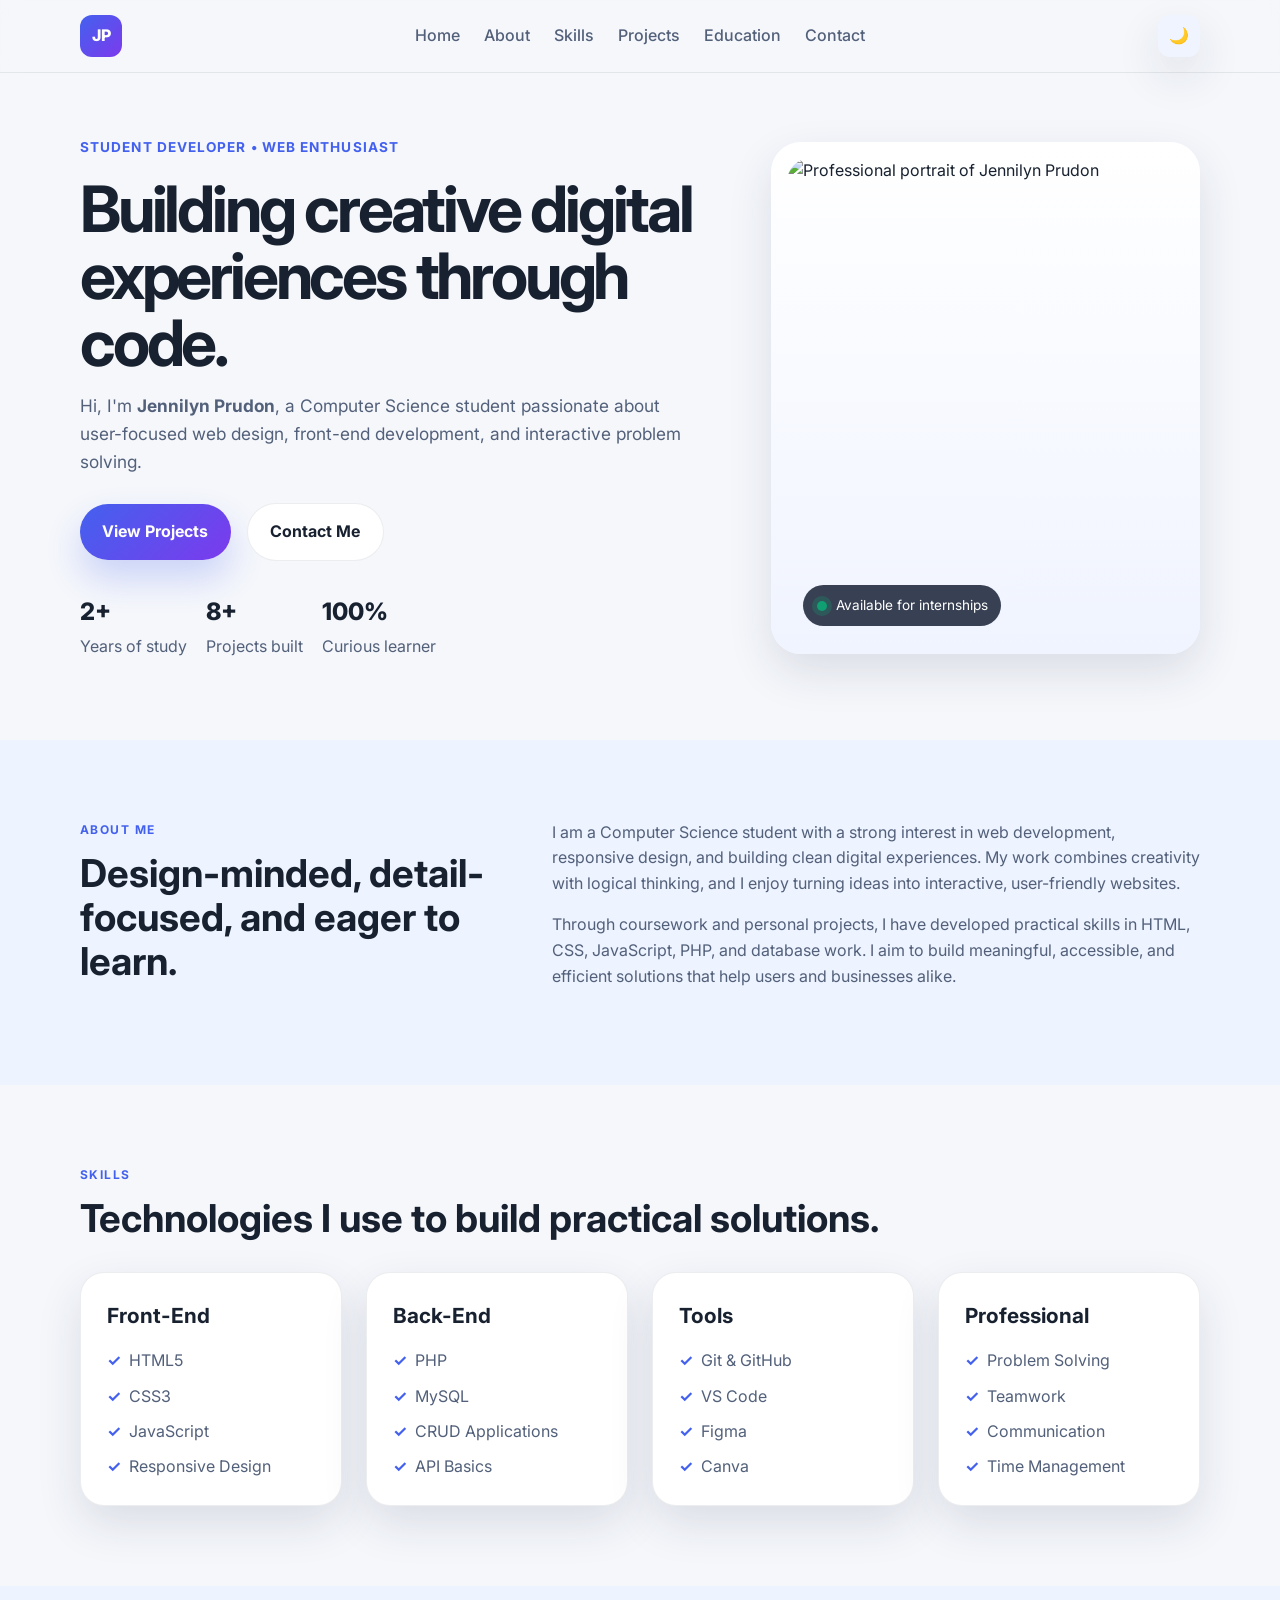
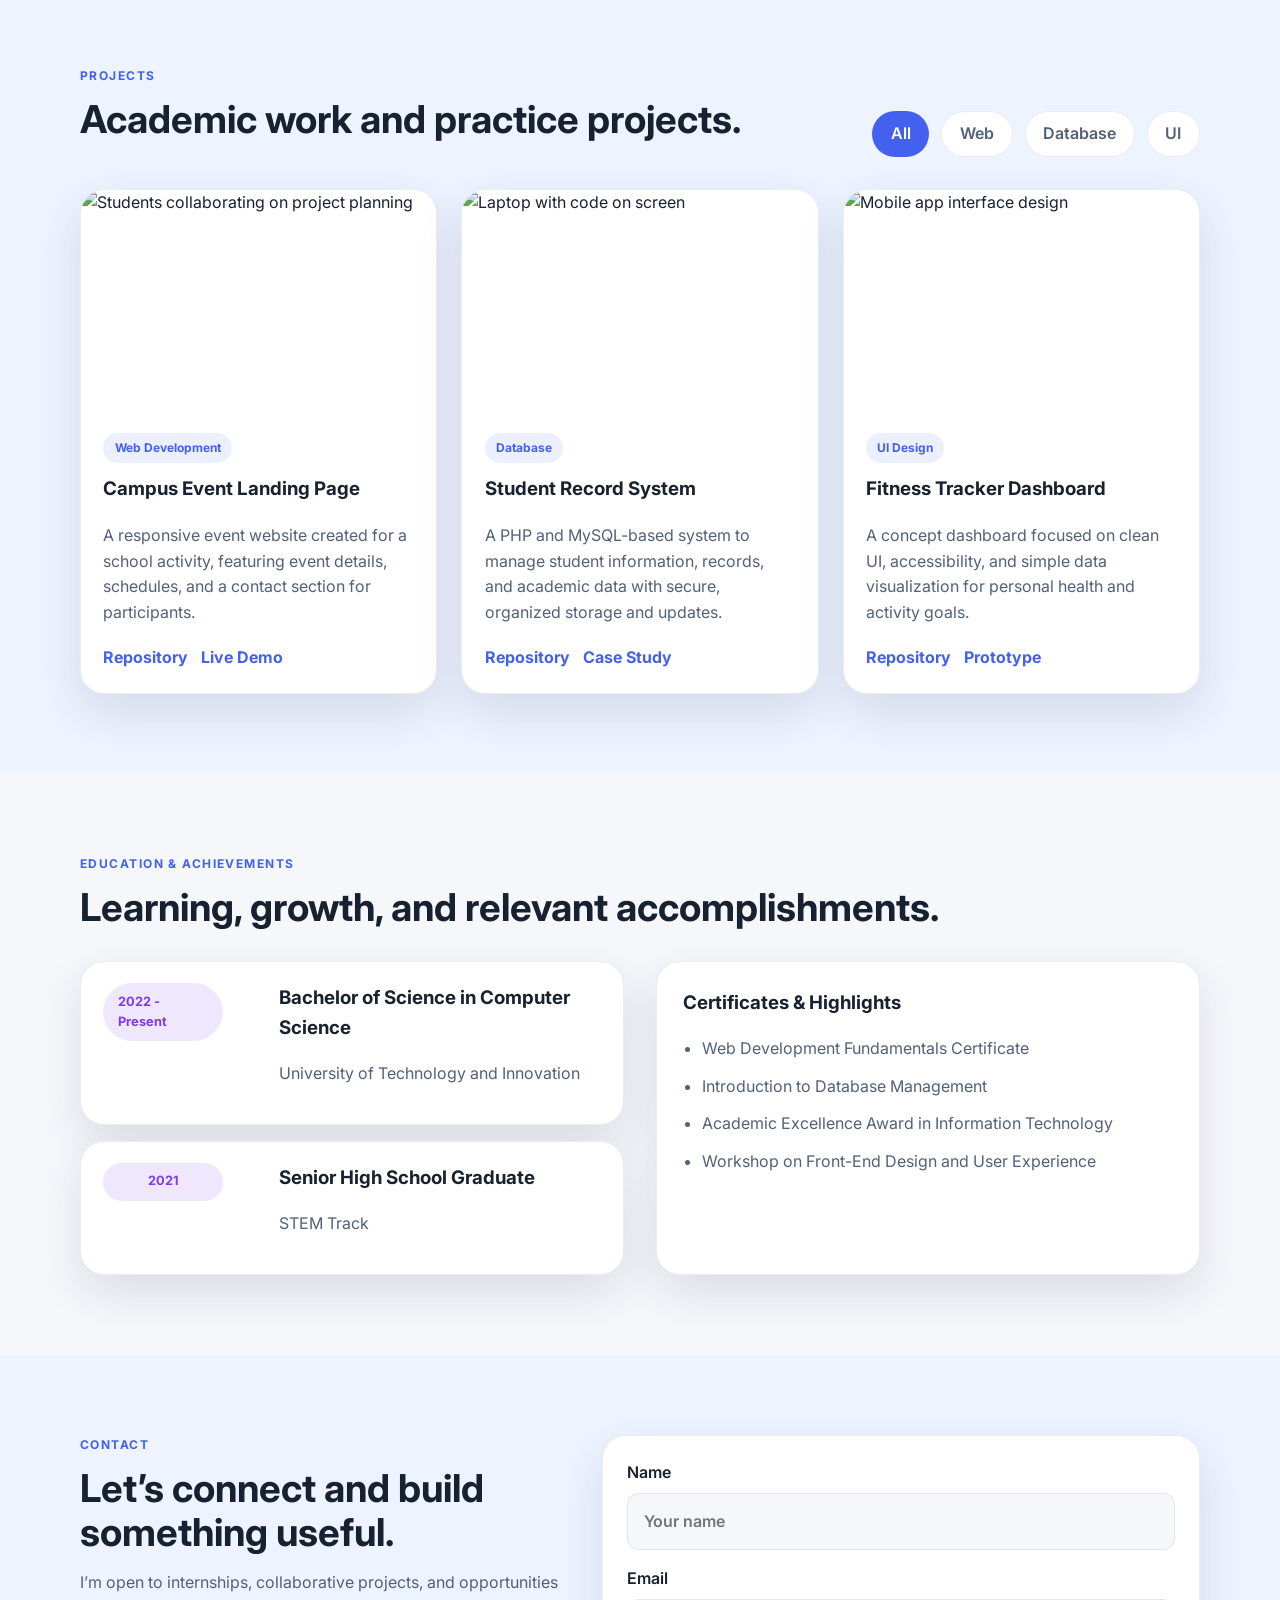
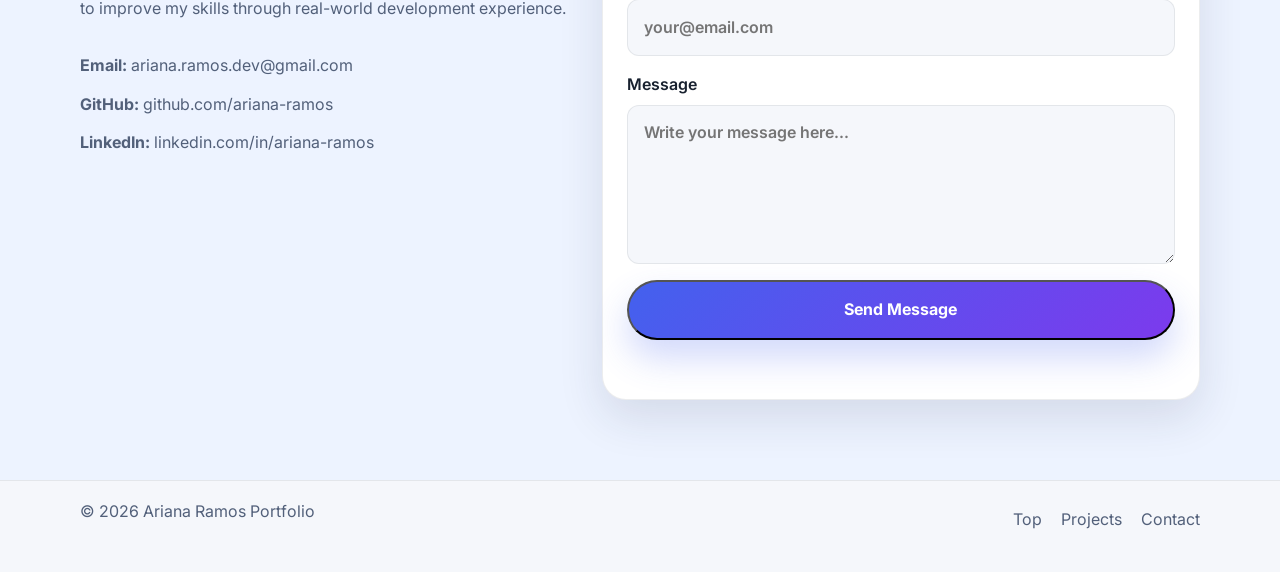
==== index.html @ 930ec568 "Initial portfolio website" ====
<!DOCTYPE html>
<html lang="en">
  <head>
    <meta charset="UTF-8" />
    <meta name="viewport" content="width=device-width, initial-scale=1.0" />
    <meta
      name="description"
      content="Professional portfolio for a student developer highlighting skills, projects, education, and contact details."
    />
    <title>Jennilyn Prudon | Portfolio</title>
    <link rel="preconnect" href="https://fonts.googleapis.com" />
    <link rel="preconnect" href="https://fonts.gstatic.com" crossorigin />
    <link
      href="https://fonts.googleapis.com/css2?family=Inter:wght@400;500;600;700;800&display=swap"
      rel="stylesheet"
    />
    <link rel="stylesheet" href="styles.css" />
  </head>
  <body>
    <header class="site-header">
      <div class="container nav-wrap">
        <a href="#home" class="logo" aria-label="Jennilyn Prudon home">JP</a>
        <button class="menu-toggle" aria-label="Toggle navigation" aria-expanded="false">
          <span></span>
          <span></span>
          <span></span>
        </button>
        <nav class="main-nav" aria-label="Main navigation">
          <a href="#home">Home</a>
          <a href="#about">About</a>
          <a href="#skills">Skills</a>
          <a href="#projects">Projects</a>
          <a href="#education">Education</a>
          <a href="#contact">Contact</a>
        </nav>
        <button class="theme-toggle" aria-label="Toggle dark mode">🌙</button>
      </div>
    </header>

    <main>
      <section id="home" class="hero section">
        <div class="container hero-grid">
          <div class="hero-copy">
            <p class="eyebrow">Student Developer • Web Enthusiast</p>
            <h1>Building creative digital experiences through code.</h1>
            <p class="lead">
              Hi, I'm <strong>Jennilyn Prudon</strong>, a Computer Science student passionate about
              user-focused web design, front-end development, and interactive problem solving.
            </p>
            <div class="actions">
              <a class="button primary" href="#projects">View Projects</a>
              <a class="button secondary" href="#contact">Contact Me</a>
            </div>
            <ul class="quick-facts" aria-label="Quick facts about Jennilyn">
              <li><span>2+</span>Years of study</li>
              <li><span>8+</span>Projects built</li>
              <li><span>100%</span>Curious learner</li>
            </ul>
          </div>

          <div class="hero-visual">
            <div class="profile-card">
              <img
                src="https://images.unsplash.com/photo-1544005313-94ddf0286df2?auto=format&fit=crop&w=900&q=80"
                alt="Professional portrait of Jennilyn Prudon"
              />
              <div class="mini-badge">
                <span class="dot"></span>
                Available for internships
              </div>
            </div>
          </div>
        </div>
      </section>

      <section id="about" class="section alt-bg">
        <div class="container two-column">
          <div>
            <p class="section-tag">About Me</p>
            <h2>Design-minded, detail-focused, and eager to learn.</h2>
          </div>
          <div>
            <p>
              I am a Computer Science student with a strong interest in web development,
              responsive design, and building clean digital experiences. My work combines
              creativity with logical thinking, and I enjoy turning ideas into interactive,
              user-friendly websites.
            </p>
            <p>
              Through coursework and personal projects, I have developed practical skills in
              HTML, CSS, JavaScript, PHP, and database work. I aim to build meaningful,
              accessible, and efficient solutions that help users and businesses alike.
            </p>
          </div>
        </div>
      </section>

      <section id="skills" class="section">
        <div class="container">
          <div class="section-heading">
            <p class="section-tag">Skills</p>
            <h2>Technologies I use to build practical solutions.</h2>
          </div>

          <div class="skills-grid">
            <article class="skill-card">
              <h3>Front-End</h3>
              <ul>
                <li>HTML5</li>
                <li>CSS3</li>
                <li>JavaScript</li>
                <li>Responsive Design</li>
              </ul>
            </article>
            <article class="skill-card">
              <h3>Back-End</h3>
              <ul>
                <li>PHP</li>
                <li>MySQL</li>
                <li>CRUD Applications</li>
                <li>API Basics</li>
              </ul>
            </article>
            <article class="skill-card">
              <h3>Tools</h3>
              <ul>
                <li>Git & GitHub</li>
                <li>VS Code</li>
                <li>Figma</li>
                <li>Canva</li>
              </ul>
            </article>
            <article class="skill-card">
              <h3>Professional</h3>
              <ul>
                <li>Problem Solving</li>
                <li>Teamwork</li>
                <li>Communication</li>
                <li>Time Management</li>
              </ul>
            </article>
          </div>
        </div>
      </section>

      <section id="projects" class="section alt-bg">
        <div class="container">
          <div class="section-heading split-header">
            <div>
              <p class="section-tag">Projects</p>
              <h2>Academic work and practice projects.</h2>
            </div>
            <div class="filter-group" aria-label="Project category filter">
              <button class="filter-btn active" data-filter="all">All</button>
              <button class="filter-btn" data-filter="web">Web</button>
              <button class="filter-btn" data-filter="database">Database</button>
              <button class="filter-btn" data-filter="ui">UI</button>
            </div>
          </div>

          <div class="projects-grid">
            <article class="project-card" data-category="web">
              <img
                src="https://images.unsplash.com/photo-1522202176988-66273c2fd55f?auto=format&fit=crop&w=900&q=80"
                alt="Students collaborating on project planning"
              />
              <div class="project-body">
                <span class="project-tag">Web Development</span>
                <h3>Campus Event Landing Page</h3>
                <p>
                  A responsive event website created for a school activity, featuring event
                  details, schedules, and a contact section for participants.
                </p>
                <div class="project-links">
                  <a href="https://github.com" target="_blank" rel="noreferrer">Repository</a>
                  <a href="https://example.com" target="_blank" rel="noreferrer">Live Demo</a>
                </div>
              </div>
            </article>

            <article class="project-card" data-category="database">
              <img
                src="https://images.unsplash.com/photo-1555066931-4365d14bab8c?auto=format&fit=crop&w=900&q=80"
                alt="Laptop with code on screen"
              />
              <div class="project-body">
                <span class="project-tag">Database</span>
                <h3>Student Record System</h3>
                <p>
                  A PHP and MySQL-based system to manage student information, records, and
                  academic data with secure, organized storage and updates.
                </p>
                <div class="project-links">
                  <a href="https://github.com" target="_blank" rel="noreferrer">Repository</a>
                  <a href="https://example.com" target="_blank" rel="noreferrer">Case Study</a>
                </div>
              </div>
            </article>

            <article class="project-card" data-category="ui">
              <img
                src="https://images.unsplash.com/photo-1516321318423-f06f85e504b3?auto=format&fit=crop&w=900&q=80"
                alt="Mobile app interface design"
              />
              <div class="project-body">
                <span class="project-tag">UI Design</span>
                <h3>Fitness Tracker Dashboard</h3>
                <p>
                  A concept dashboard focused on clean UI, accessibility, and simple data
                  visualization for personal health and activity goals.
                </p>
                <div class="project-links">
                  <a href="https://github.com" target="_blank" rel="noreferrer">Repository</a>
                  <a href="https://example.com" target="_blank" rel="noreferrer">Prototype</a>
                </div>
              </div>
            </article>
          </div>
        </div>
      </section>

      <section id="education" class="section">
        <div class="container">
          <div class="section-heading">
            <p class="section-tag">Education & Achievements</p>
            <h2>Learning, growth, and relevant accomplishments.</h2>
          </div>

          <div class="edu-layout">
            <div class="timeline">
              <div class="timeline-item">
                <span class="year">2022 - Present</span>
                <div>
                  <h3>Bachelor of Science in Computer Science</h3>
                  <p>University of Technology and Innovation</p>
                </div>
              </div>
              <div class="timeline-item">
                <span class="year">2021</span>
                <div>
                  <h3>Senior High School Graduate</h3>
                  <p>STEM Track</p>
                </div>
              </div>
            </div>

            <div class="achievements">
              <h3>Certificates & Highlights</h3>
              <ul>
                <li>Web Development Fundamentals Certificate</li>
                <li>Introduction to Database Management</li>
                <li>Academic Excellence Award in Information Technology</li>
                <li>Workshop on Front-End Design and User Experience</li>
              </ul>
            </div>
          </div>
        </div>
      </section>

      <section id="contact" class="section contact-section alt-bg">
        <div class="container contact-grid">
          <div>
            <p class="section-tag">Contact</p>
            <h2>Let’s connect and build something useful.</h2>
            <p>
              I’m open to internships, collaborative projects, and opportunities to improve my
              skills through real-world development experience.
            </p>
            <ul class="contact-list">
              <li><strong>Email:</strong> ariana.ramos.dev@gmail.com</li>
              <li><strong>GitHub:</strong> github.com/ariana-ramos</li>
              <li><strong>LinkedIn:</strong> linkedin.com/in/ariana-ramos</li>
            </ul>
          </div>

          <form class="contact-form" id="contactForm" novalidate>
            <label>
              Name
              <input type="text" name="name" placeholder="Your name" required />
            </label>
            <label>
              Email
              <input type="email" name="email" placeholder="your@email.com" required />
            </label>
            <label>
              Message
              <textarea name="message" rows="5" placeholder="Write your message here..." required></textarea>
            </label>
            <button type="submit" class="button primary">Send Message</button>
            <p class="form-status" aria-live="polite"></p>
          </form>
        </div>
      </section>
    </main>

    <footer class="site-footer">
      <div class="container footer-wrap">
        <p>© 2026 Ariana Ramos Portfolio</p>
        <div class="footer-links">
          <a href="#home">Top</a>
          <a href="#projects">Projects</a>
          <a href="#contact">Contact</a>
        </div>
      </div>
    </footer>

    <script src="script.js"></script>
  </body>
</html>
---- styles.css ----
:root {
  --bg: #f5f7fb;
  --bg-alt: #edf3ff;
  --surface: #ffffff;
  --surface-soft: #f0f4ff;
  --text: #18212f;
  --muted: #52607a;
  --primary: #4361ee;
  --primary-dark: #2e46c9;
  --accent: #7c3aed;
  --border: rgba(24, 33, 47, 0.08);
  --shadow: 0 18px 45px rgba(32, 43, 71, 0.12);
  --success: #0f9f72;
}

body.dark-theme {
  --bg: #0c1220;
  --bg-alt: #131d2d;
  --surface: #101a2e;
  --surface-soft: #172337;
  --text: #edf3ff;
  --muted: #b4bfd5;
  --primary: #7ea2ff;
  --primary-dark: #5f82ec;
  --accent: #a876ff;
  --border: rgba(255, 255, 255, 0.08);
  --shadow: 0 18px 45px rgba(4, 8, 18, 0.5);
  --success: #3dd4a6;
}

* {
  box-sizing: border-box;
}

html {
  scroll-behavior: smooth;
}

body {
  margin: 0;
  font-family: "Inter", sans-serif;
  background: var(--bg);
  color: var(--text);
  line-height: 1.6;
  transition: background 0.25s ease, color 0.25s ease;
}

a {
  color: inherit;
  text-decoration: none;
}

img {
  max-width: 100%;
  display: block;
}

button,
input,
textarea {
  font: inherit;
}

.container {
  width: min(1120px, calc(100% - 2rem));
  margin: 0 auto;
}

.section {
  padding: 5rem 0;
}

.alt-bg {
  background: var(--bg-alt);
}

.section-tag {
  margin: 0 0 0.75rem;
  color: var(--primary);
  letter-spacing: 0.12em;
  text-transform: uppercase;
  font-size: 0.75rem;
  font-weight: 700;
}

h1,
h2,
h3,
p {
  margin-top: 0;
}

h1 {
  font-size: clamp(2.7rem, 5vw, 4.5rem);
  line-height: 1.05;
  letter-spacing: -0.05em;
  margin-bottom: 1rem;
}

h2 {
  font-size: clamp(2rem, 3vw, 3rem);
  line-height: 1.15;
  margin-bottom: 1rem;
}

p {
  color: var(--muted);
}

.site-header {
  position: sticky;
  top: 0;
  z-index: 100;
  backdrop-filter: blur(10px);
  background: rgba(245, 247, 251, 0.8);
  border-bottom: 1px solid var(--border);
}

body.dark-theme .site-header {
  background: rgba(12, 18, 32, 0.82);
}

.nav-wrap {
  display: flex;
  align-items: center;
  justify-content: space-between;
  gap: 1rem;
  min-height: 72px;
}

.logo {
  display: inline-flex;
  align-items: center;
  justify-content: center;
  width: 42px;
  height: 42px;
  border-radius: 12px;
  background: linear-gradient(135deg, var(--primary), var(--accent));
  color: white;
  font-weight: 800;
}

.main-nav {
  display: flex;
  align-items: center;
  gap: 1.5rem;
  font-weight: 500;
}

.main-nav a {
  position: relative;
  color: var(--muted);
}

.main-nav a::after {
  content: "";
  position: absolute;
  left: 0;
  bottom: -0.4rem;
  width: 100%;
  height: 2px;
  background: var(--primary);
  transform: scaleX(0);
  transform-origin: left;
  transition: transform 0.2s ease;
}

.main-nav a:hover::after,
.main-nav a:focus-visible::after {
  transform: scaleX(1);
}

.theme-toggle,
.menu-toggle,
.filter-btn {
  border: 0;
  cursor: pointer;
}

.theme-toggle {
  width: 42px;
  height: 42px;
  border-radius: 12px;
  background: var(--surface-soft);
  color: var(--text);
  box-shadow: var(--shadow);
}

.hero {
  padding-top: 4rem;
}

.hero-grid {
  display: grid;
  grid-template-columns: 1.2fr 0.8fr;
  gap: 3rem;
  align-items: center;
}

.eyebrow {
  margin-bottom: 1rem;
  color: var(--primary);
  font-weight: 700;
  text-transform: uppercase;
  letter-spacing: 0.08em;
  font-size: 0.85rem;
}

.lead {
  font-size: 1.08rem;
  max-width: 620px;
}

.actions {
  display: flex;
  align-items: center;
  gap: 1rem;
  flex-wrap: wrap;
  margin: 1.75rem 0;
}

.button {
  display: inline-flex;
  align-items: center;
  justify-content: center;
  padding: 0.95rem 1.4rem;
  border-radius: 999px;
  font-weight: 700;
  transition: transform 0.2s ease, box-shadow 0.2s ease;
}

.button:hover,
.button:focus-visible {
  transform: translateY(-1px);
}

.button.primary {
  background: linear-gradient(135deg, var(--primary), var(--accent));
  color: white;
  box-shadow: 0 18px 35px rgba(67, 97, 238, 0.24);
}

.button.secondary {
  background: var(--surface);
  border: 1px solid var(--border);
  color: var(--text);
}

.quick-facts {
  list-style: none;
  padding: 0;
  margin: 2rem 0 0;
  display: flex;
  flex-wrap: wrap;
  gap: 1.2rem;
}

.quick-facts li {
  display: flex;
  flex-direction: column;
  gap: 0.15rem;
  color: var(--muted);
  min-width: 92px;
}

.quick-facts span {
  color: var(--text);
  font-weight: 800;
  font-size: 1.5rem;
}

.hero-visual {
  display: flex;
  justify-content: center;
}

.profile-card {
  position: relative;
  background: linear-gradient(180deg, var(--surface) 0%, var(--surface-soft) 100%);
  border-radius: 30px;
  padding: 1rem;
  box-shadow: var(--shadow);
  width: min(100%, 430px);
}

.profile-card img {
  width: 100%;
  height: 480px;
  object-fit: cover;
  border-radius: 24px;
}

.mini-badge {
  position: absolute;
  left: 2rem;
  bottom: 1.75rem;
  display: inline-flex;
  align-items: center;
  gap: 0.55rem;
  background: rgba(16, 26, 46, 0.82);
  color: white;
  border-radius: 999px;
  padding: 0.6rem 0.85rem;
  font-size: 0.85rem;
}

.dot {
  width: 10px;
  height: 10px;
  border-radius: 50%;
  background: var(--success);
  box-shadow: 0 0 0 5px rgba(16, 159, 114, 0.25);
}

.two-column {
  display: grid;
  grid-template-columns: 0.8fr 1.2fr;
  gap: 2.5rem;
  align-items: start;
}

.skills-grid,
.projects-grid {
  display: grid;
  gap: 1.5rem;
}

.skills-grid {
  grid-template-columns: repeat(4, minmax(0, 1fr));
  margin-top: 2rem;
}

.skill-card,
.project-card,
.contact-form,
.achievements,
.timeline-item {
  background: var(--surface);
  border: 1px solid var(--border);
  border-radius: 24px;
  box-shadow: var(--shadow);
}

.skill-card {
  padding: 1.6rem;
}

.skill-card h3 {
  margin-bottom: 1rem;
  font-size: 1.3rem;
}

.skill-card ul {
  list-style: none;
  margin: 0;
  padding: 0;
  display: flex;
  flex-direction: column;
  gap: 0.6rem;
  color: var(--muted);
}

.skill-card li::before {
  content: "✓";
  color: var(--primary);
  margin-right: 0.55rem;
  font-weight: 700;
}

.section-heading {
  margin-bottom: 2rem;
}

.split-header {
  display: flex;
  justify-content: space-between;
  align-items: end;
  gap: 1rem;
}

.filter-group {
  display: flex;
  flex-wrap: wrap;
  gap: 0.75rem;
}

.filter-btn {
  background: var(--surface);
  color: var(--muted);
  border: 1px solid var(--border);
  border-radius: 999px;
  padding: 0.6rem 1.1rem;
  font-weight: 600;
}

.filter-btn.active {
  background: var(--primary);
  color: white;
  border-color: transparent;
}

.projects-grid {
  grid-template-columns: repeat(3, minmax(0, 1fr));
}

.project-card {
  overflow: hidden;
  transition: transform 0.2s ease, box-shadow 0.2s ease;
}

.project-card:hover {
  transform: translateY(-4px);
}

.project-card.hidden {
  display: none;
}

.project-card img {
  width: 100%;
  height: 220px;
  object-fit: cover;
}

.project-body {
  padding: 1.4rem;
}

.project-tag {
  display: inline-block;
  margin-bottom: 0.7rem;
  padding: 0.35rem 0.7rem;
  border-radius: 999px;
  background: rgba(67, 97, 238, 0.1);
  color: var(--primary);
  font-size: 0.75rem;
  font-weight: 700;
}

.project-links {
  display: flex;
  gap: 0.8rem;
  flex-wrap: wrap;
  margin-top: 1.2rem;
}

.project-links a {
  color: var(--primary);
  font-weight: 700;
}

.edu-layout {
  display: grid;
  grid-template-columns: 1fr 1fr;
  gap: 2rem;
}

.timeline {
  display: grid;
  gap: 1rem;
}

.timeline-item {
  display: grid;
  grid-template-columns: 160px 1fr;
  gap: 1rem;
  padding: 1.3rem 1.4rem;
}

.year {
  display: inline-flex;
  align-items: center;
  justify-content: center;
  width: 120px;
  height: fit-content;
  padding: 0.55rem 0.9rem;
  border-radius: 999px;
  background: rgba(124, 58, 237, 0.12);
  color: var(--accent);
  font-weight: 700;
  font-size: 0.8rem;
}

.achievements {
  padding: 1.6rem;
}

.achievements ul {
  margin: 1rem 0 0;
  padding-left: 1.2rem;
  color: var(--muted);
}

.achievements li + li {
  margin-top: 0.75rem;
}

.contact-grid {
  display: grid;
  grid-template-columns: 0.9fr 1.1fr;
  gap: 2rem;
  align-items: start;
}

.contact-list {
  list-style: none;
  padding: 0;
  margin: 2rem 0 0;
  display: grid;
  gap: 0.8rem;
  color: var(--muted);
}

.contact-form {
  padding: 1.5rem;
  display: grid;
  gap: 1rem;
}

.contact-form label {
  display: grid;
  gap: 0.5rem;
  font-weight: 600;
  color: var(--text);
}

.contact-form input,
.contact-form textarea {
  width: 100%;
  border: 1px solid var(--border);
  background: var(--bg);
  color: var(--text);
  border-radius: 12px;
  padding: 0.9rem 1rem;
}

.contact-form input:focus,
.contact-form textarea:focus {
  outline: 2px solid rgba(67, 97, 238, 0.2);
  border-color: var(--primary);
}

.form-status {
  margin: 0;
  min-height: 1.2rem;
  font-weight: 600;
}

.form-status.success {
  color: var(--success);
}

.form-status.error {
  color: #d93a3a;
}

.site-footer {
  padding: 1.1rem 0 2rem;
  border-top: 1px solid var(--border);
}

.footer-wrap {
  display: flex;
  justify-content: space-between;
  align-items: center;
  gap: 1rem;
  flex-wrap: wrap;
}

.footer-links {
  display: flex;
  gap: 1.2rem;
  color: var(--muted);
}

.menu-toggle {
  display: none;
  width: 48px;
  height: 48px;
  border-radius: 12px;
  background: var(--surface-soft);
  border: 1px solid var(--border);
}

.menu-toggle span {
  display: block;
  width: 22px;
  height: 2px;
  background: var(--text);
  margin: 5px auto;
  border-radius: 99px;
}

@media (max-width: 900px) {
  .hero-grid,
  .two-column,
  .skills-grid,
  .projects-grid,
  .edu-layout,
  .contact-grid {
    grid-template-columns: 1fr;
  }

  .skills-grid {
    grid-template-columns: repeat(2, minmax(0, 1fr));
  }

  .split-header {
    align-items: start;
    flex-direction: column;
  }
}

@media (max-width: 720px) {
  .main-nav {
    position: absolute;
    top: 74px;
    left: 1rem;
    right: 1rem;
    display: none;
    flex-direction: column;
    align-items: flex-start;
    padding: 1rem 1.1rem;
    background: var(--surface);
    border: 1px solid var(--border);
    border-radius: 18px;
    box-shadow: var(--shadow);
  }

  .main-nav.open {
    display: flex;
  }

  .menu-toggle {
    display: inline-block;
  }

  .theme-toggle {
    margin-left: auto;
  }

  .skills-grid {
    grid-template-columns: 1fr;
  }

  .timeline-item {
    grid-template-columns: 1fr;
  }
}
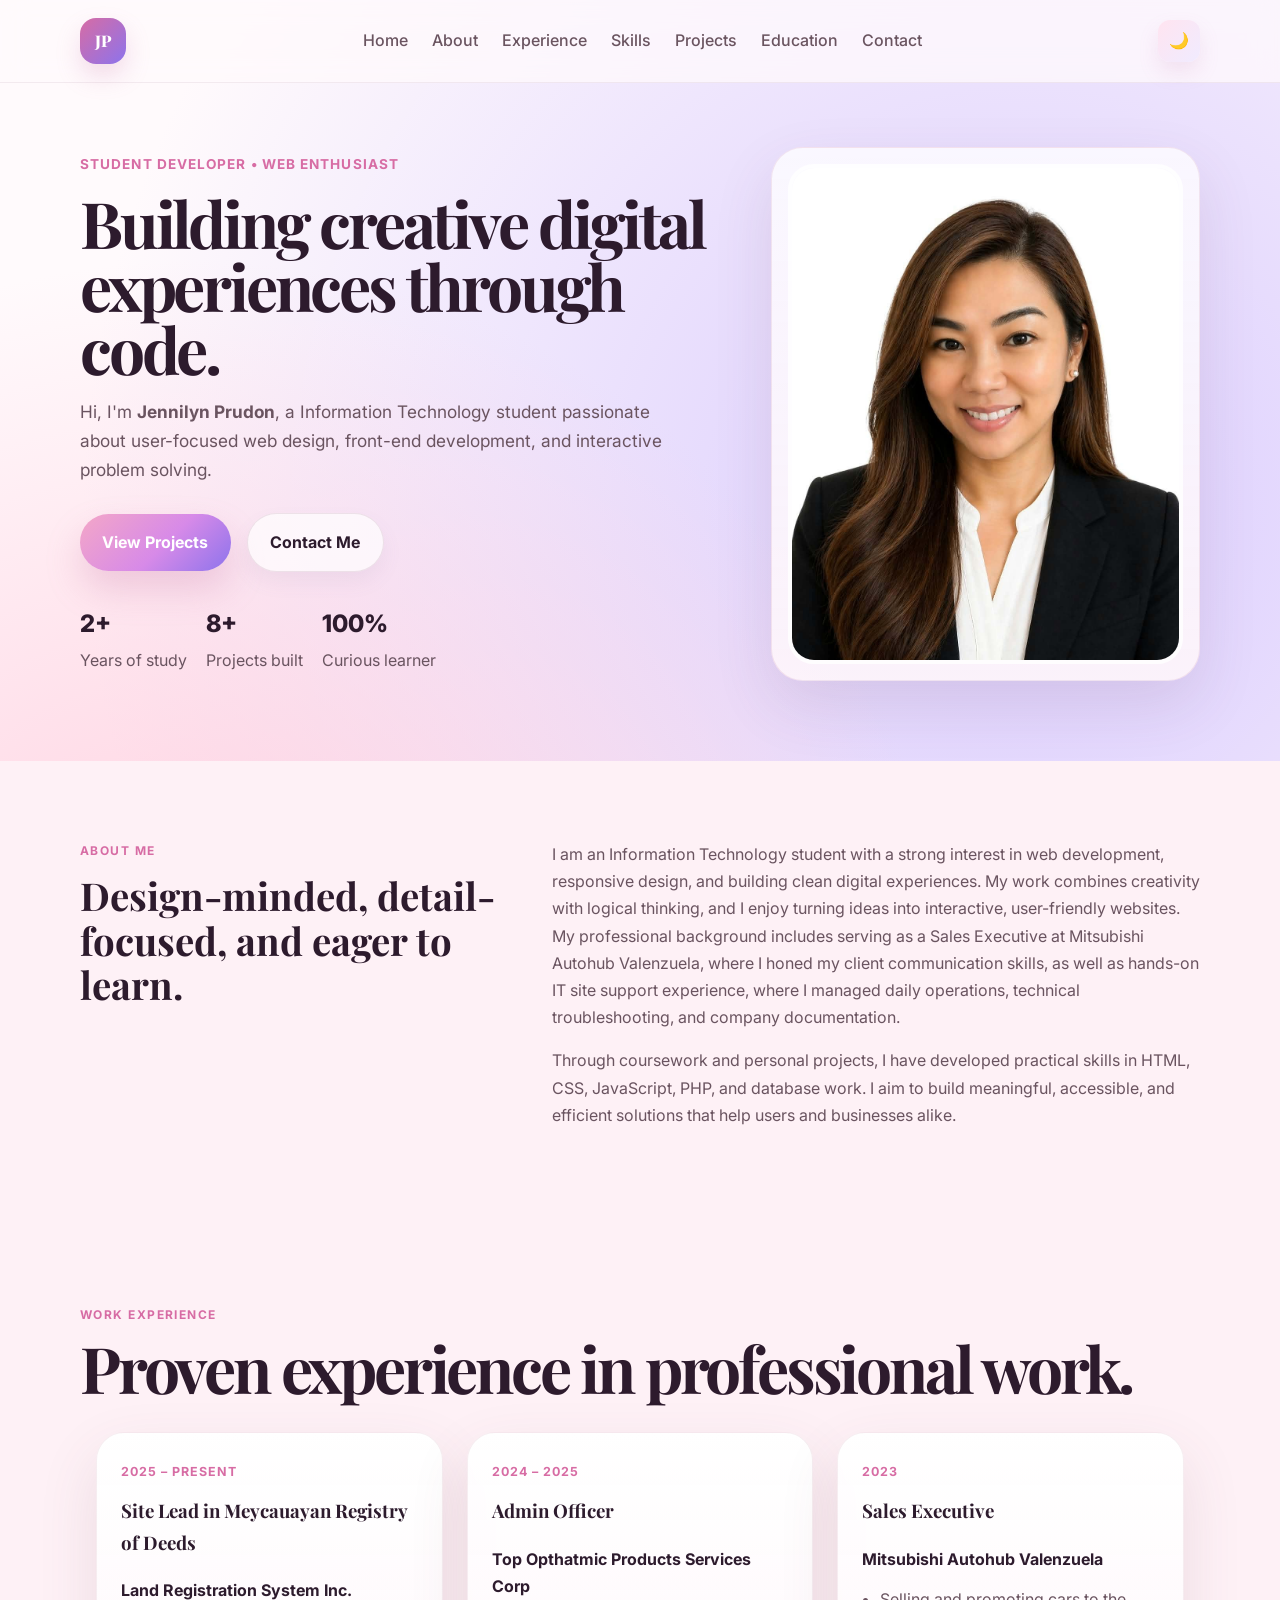
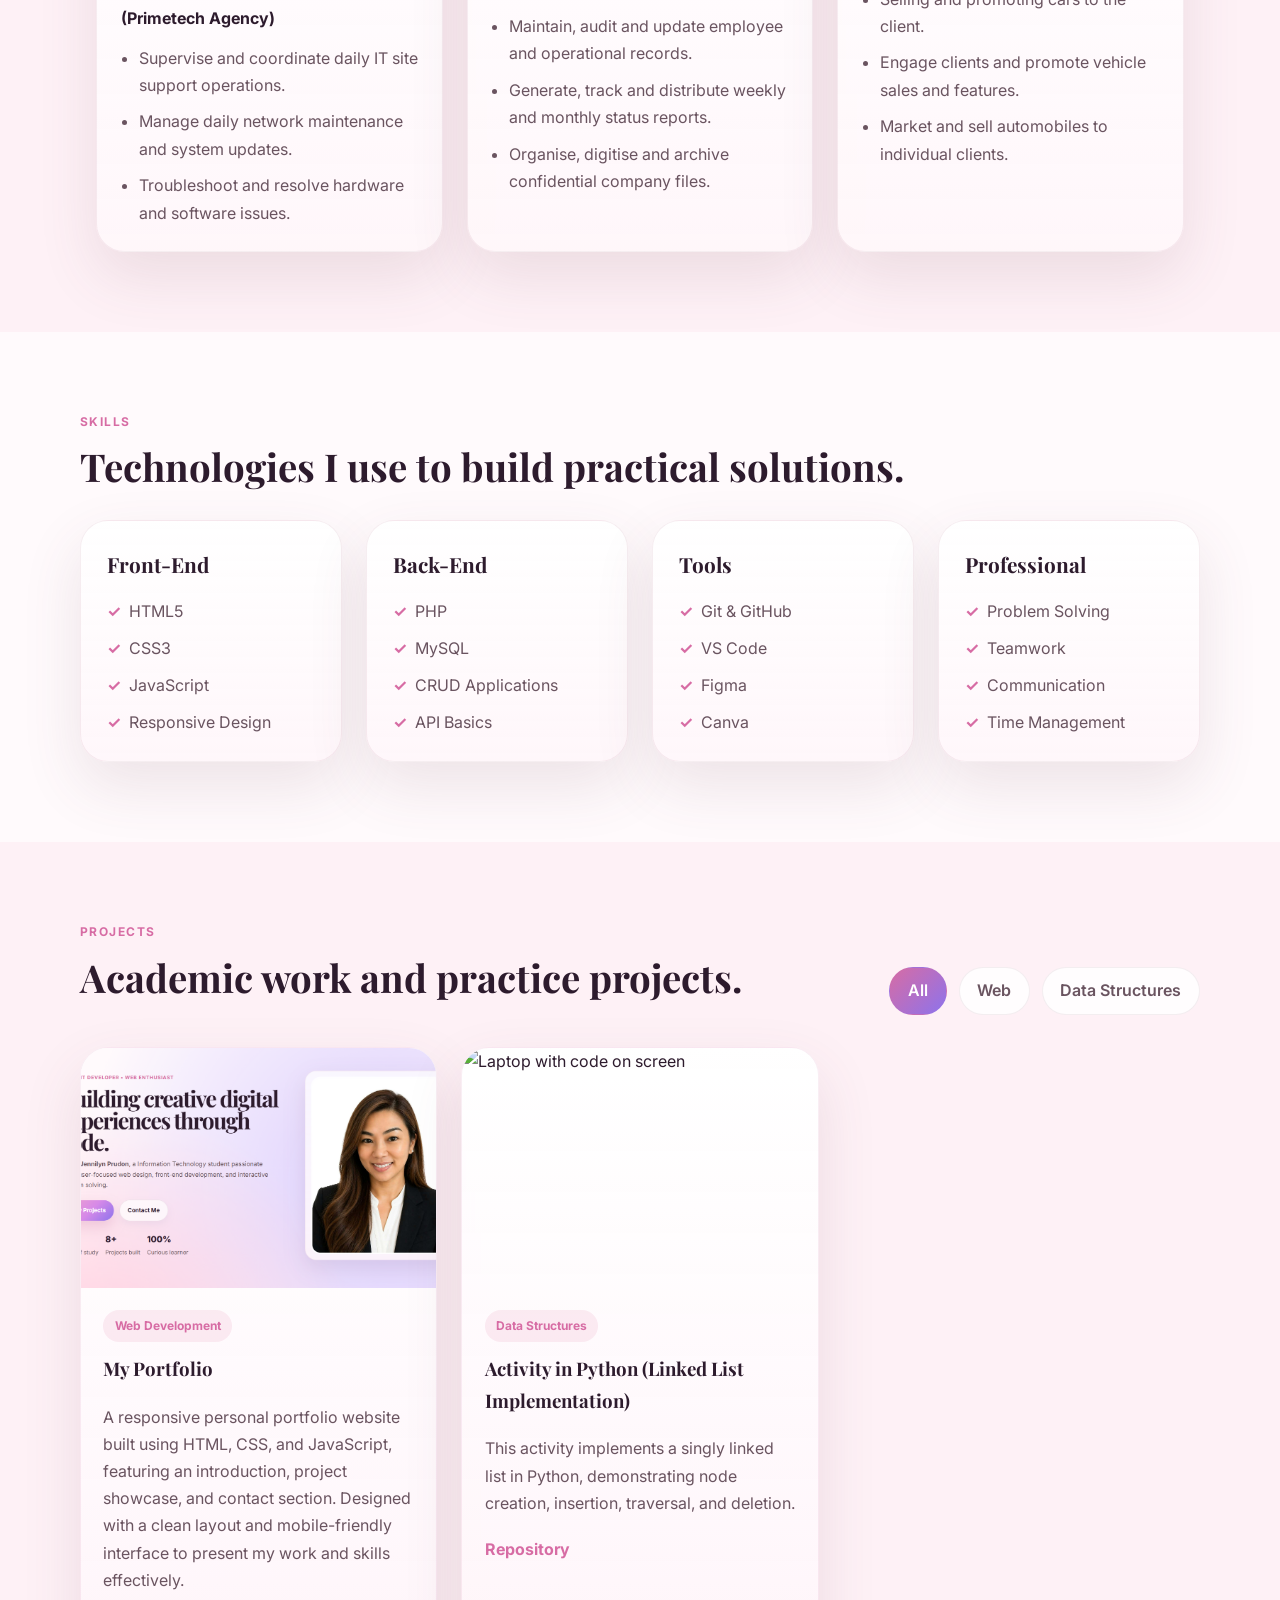
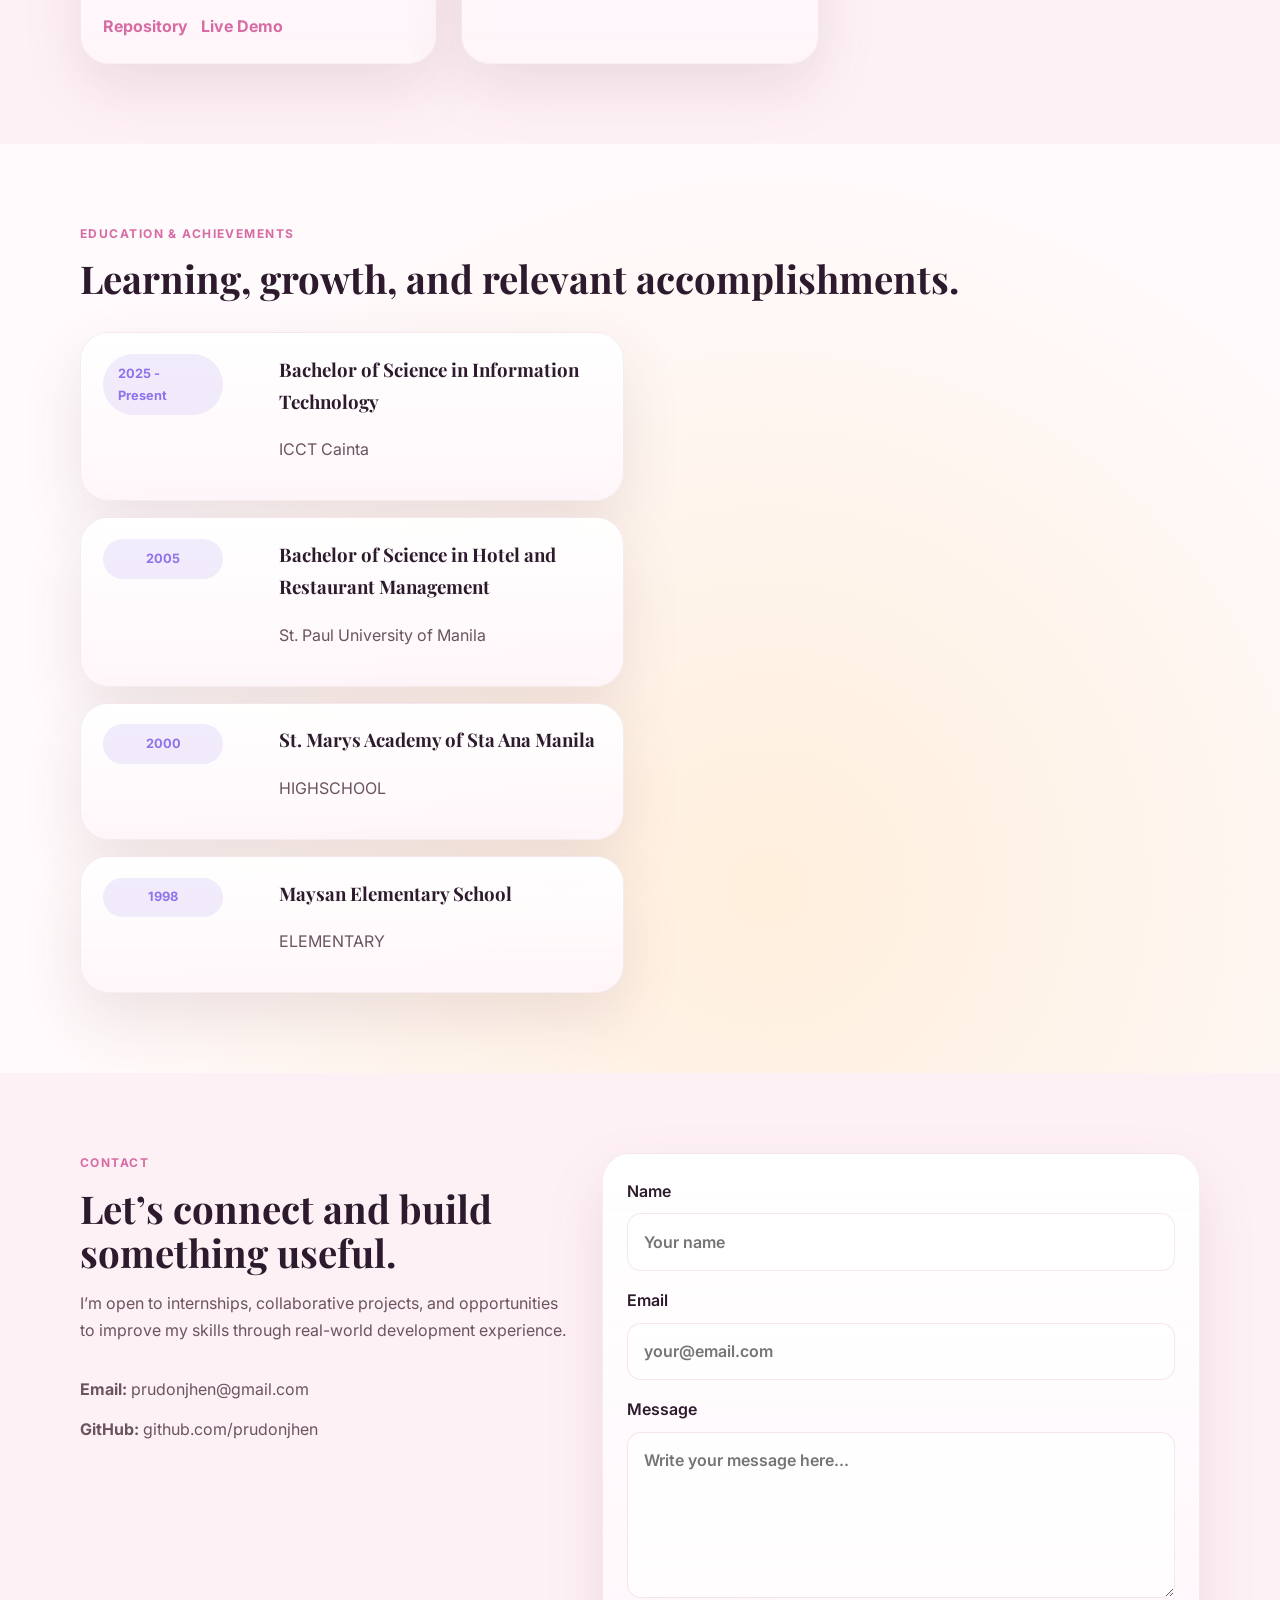
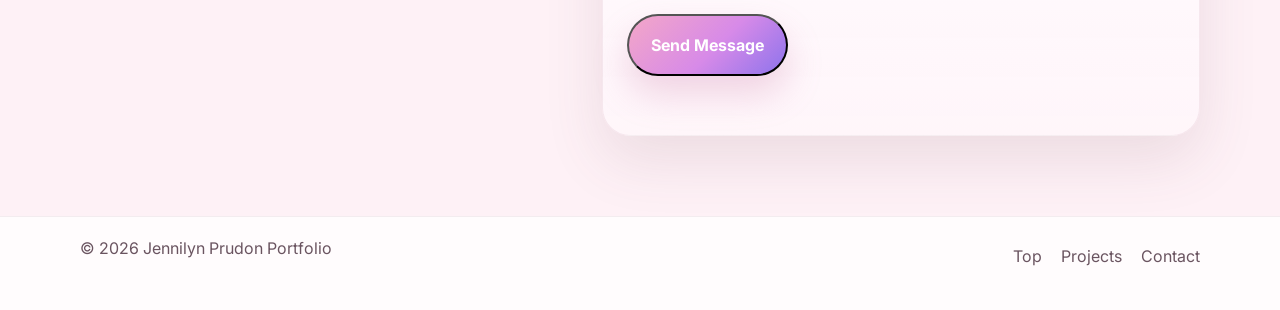
==== commit c403fec5: "Initial commit" ====
--- a/index.html
+++ b/index.html
@@ -11,7 +11,7 @@
     <link rel="preconnect" href="https://fonts.googleapis.com" />
     <link rel="preconnect" href="https://fonts.gstatic.com" crossorigin />
     <link
-      href="https://fonts.googleapis.com/css2?family=Inter:wght@400;500;600;700;800&display=swap"
+      href="https://fonts.googleapis.com/css2?family=Inter:wght@400;500;600;700;800&family=Playfair+Display:wght@600;700;800&display=swap"
       rel="stylesheet"
     />
     <link rel="stylesheet" href="styles.css" />
@@ -28,6 +28,7 @@
         <nav class="main-nav" aria-label="Main navigation">
           <a href="#home">Home</a>
           <a href="#about">About</a>
+          <a href="#experience">Experience</a>
           <a href="#skills">Skills</a>
           <a href="#projects">Projects</a>
           <a href="#education">Education</a>
@@ -44,7 +45,7 @@
             <p class="eyebrow">Student Developer • Web Enthusiast</p>
             <h1>Building creative digital experiences through code.</h1>
             <p class="lead">
-              Hi, I'm <strong>Jennilyn Prudon</strong>, a Computer Science student passionate about
+              Hi, I'm <strong>Jennilyn Prudon</strong>, a Information Technology student passionate about
               user-focused web design, front-end development, and interactive problem solving.
             </p>
             <div class="actions">
@@ -52,22 +53,18 @@
               <a class="button secondary" href="#contact">Contact Me</a>
             </div>
             <ul class="quick-facts" aria-label="Quick facts about Jennilyn">
-              <li><span>2+</span>Years of study</li>
-              <li><span>8+</span>Projects built</li>
-              <li><span>100%</span>Curious learner</li>
+              <li><span data-target="2" data-suffix="+">0</span>Years of study</li>
+              <li><span data-target="8" data-suffix="+">0</span>Projects built</li>
+              <li><span data-target="100" data-suffix="%">0</span>Curious learner</li>
             </ul>
           </div>
 
           <div class="hero-visual">
             <div class="profile-card">
               <img
-                src="https://images.unsplash.com/photo-1544005313-94ddf0286df2?auto=format&fit=crop&w=900&q=80"
+                src="photos/Jhen Pic.jpg"
                 alt="Professional portrait of Jennilyn Prudon"
               />
-              <div class="mini-badge">
-                <span class="dot"></span>
-                Available for internships
-              </div>
             </div>
           </div>
         </div>
@@ -81,16 +78,61 @@
           </div>
           <div>
             <p>
-              I am a Computer Science student with a strong interest in web development,
-              responsive design, and building clean digital experiences. My work combines
-              creativity with logical thinking, and I enjoy turning ideas into interactive,
-              user-friendly websites.
+              I am an Information Technology student with a strong interest in web development, 
+              responsive design, and building clean digital experiences. My work combines creativity with logical thinking, 
+              and I enjoy turning ideas into interactive, user-friendly websites. My professional background includes serving as a 
+              Sales Executive at Mitsubishi Autohub Valenzuela, where I honed my client communication skills, as well as hands-on 
+              IT site support experience, where I managed daily operations, technical troubleshooting, and company documentation.
             </p>
             <p>
               Through coursework and personal projects, I have developed practical skills in
               HTML, CSS, JavaScript, PHP, and database work. I aim to build meaningful,
               accessible, and efficient solutions that help users and businesses alike.
             </p>
+          </div>
+        </div>
+      </section>
+
+      <section id="experience" class="section alt-bg">
+        <div class="container">
+          <div class="section-heading">
+          <p class="section-tag">Work  Experience</p>
+          <h1>Proven experience in professional work.</h1>
+          </div>
+
+        <div class="container experience-grid">
+          <article class="experience-card">
+            <span class="experience-date">2025 – Present</span>
+            <h3>Site Lead in Meycauayan Registry of Deeds</h3>
+            <p class="experience-company">Land Registration System Inc.(Primetech Agency)</p>
+            <ul>
+              <li>Supervise and coordinate daily IT site support operations.</li>
+              <li>Manage daily network maintenance and system updates.</li>
+              <li>Troubleshoot and resolve hardware and software issues.</li>
+            </ul>
+          </article>
+
+          <article class="experience-card">
+            <span class="experience-date">2024 – 2025</span>
+            <h3>Admin Officer</h3>
+            <p class="experience-company">Top Opthatmic Products Services Corp</p>
+            <ul>
+              <li>Maintain, audit and update employee and operational records.</li>
+              <li>Generate, track and distribute weekly and monthly status reports.</li>
+              <li>Organise, digitise and archive confidential company files.</li>
+            </ul>
+          </article>
+
+          <article class="experience-card">
+            <span class="experience-date">2023</span>
+            <h3>Sales Executive</h3>
+            <p class="experience-company">Mitsubishi Autohub Valenzuela</p>
+            <ul>
+              <li>Selling and promoting cars to the client.</li>
+              <li>Engage clients and promote vehicle sales and features.</li>
+              <li>Market and sell automobiles to individual clients.</li>
+            </ul>
+          </article>
           </div>
         </div>
       </section>
@@ -153,65 +195,45 @@
             <div class="filter-group" aria-label="Project category filter">
               <button class="filter-btn active" data-filter="all">All</button>
               <button class="filter-btn" data-filter="web">Web</button>
-              <button class="filter-btn" data-filter="database">Database</button>
-              <button class="filter-btn" data-filter="ui">UI</button>
+              <button class="filter-btn" data-filter="data structures">Data Structures</button>
             </div>
           </div>
 
           <div class="projects-grid">
             <article class="project-card" data-category="web">
               <img
-                src="https://images.unsplash.com/photo-1522202176988-66273c2fd55f?auto=format&fit=crop&w=900&q=80"
+                src="photos/image.png"
                 alt="Students collaborating on project planning"
               />
               <div class="project-body">
                 <span class="project-tag">Web Development</span>
-                <h3>Campus Event Landing Page</h3>
+                <h3>My Portfolio</h3>
                 <p>
-                  A responsive event website created for a school activity, featuring event
-                  details, schedules, and a contact section for participants.
+                  A responsive personal portfolio website built using HTML, CSS, and JavaScript, featuring an introduction, 
+                  project showcase, and contact section. Designed with a clean layout and mobile-friendly interface to present 
+                  my work and skills effectively.
                 </p>
                 <div class="project-links">
-                  <a href="https://github.com" target="_blank" rel="noreferrer">Repository</a>
-                  <a href="https://example.com" target="_blank" rel="noreferrer">Live Demo</a>
-                </div>
-              </div>
-            </article>
-
-            <article class="project-card" data-category="database">
+                  <a href="https://github.com/prudonjhen/my_portfolio.git" target="_blank" rel="noreferrer">Repository</a>
+                  <a href="https://prudonjhen.github.io/my_portfolio/" target="_blank" rel="noreferrer">Live Demo</a>
+                </div>
+              </div>
+            </article>
+
+            <article class="project-card" data-category="data structures">
               <img
                 src="https://images.unsplash.com/photo-1555066931-4365d14bab8c?auto=format&fit=crop&w=900&q=80"
                 alt="Laptop with code on screen"
               />
               <div class="project-body">
-                <span class="project-tag">Database</span>
-                <h3>Student Record System</h3>
+                <span class="project-tag">Data Structures</span>
+                <h3>Activity in Python (Linked List Implementation)</h3>
                 <p>
-                  A PHP and MySQL-based system to manage student information, records, and
-                  academic data with secure, organized storage and updates.
+                  This activity implements a singly linked list in Python, demonstrating node creation, 
+                  insertion, traversal, and deletion.
                 </p>
                 <div class="project-links">
-                  <a href="https://github.com" target="_blank" rel="noreferrer">Repository</a>
-                  <a href="https://example.com" target="_blank" rel="noreferrer">Case Study</a>
-                </div>
-              </div>
-            </article>
-
-            <article class="project-card" data-category="ui">
-              <img
-                src="https://images.unsplash.com/photo-1516321318423-f06f85e504b3?auto=format&fit=crop&w=900&q=80"
-                alt="Mobile app interface design"
-              />
-              <div class="project-body">
-                <span class="project-tag">UI Design</span>
-                <h3>Fitness Tracker Dashboard</h3>
-                <p>
-                  A concept dashboard focused on clean UI, accessibility, and simple data
-                  visualization for personal health and activity goals.
-                </p>
-                <div class="project-links">
-                  <a href="https://github.com" target="_blank" rel="noreferrer">Repository</a>
-                  <a href="https://example.com" target="_blank" rel="noreferrer">Prototype</a>
+                  <a href="https://github.com/prudonjhen/LINKED-LIST.git" target="_blank" rel="noreferrer">Repository</a>
                 </div>
               </div>
             </article>
@@ -229,32 +251,37 @@
           <div class="edu-layout">
             <div class="timeline">
               <div class="timeline-item">
-                <span class="year">2022 - Present</span>
+                <span class="year">2025 - Present</span>
                 <div>
-                  <h3>Bachelor of Science in Computer Science</h3>
-                  <p>University of Technology and Innovation</p>
-                </div>
-              </div>
+                  <h3>Bachelor of Science in Information Technology</h3>
+                  <p>ICCT Cainta</p>
+                </div>
+              </div>
+
               <div class="timeline-item">
-                <span class="year">2021</span>
+                <span class="year">2005</span>
                 <div>
-                  <h3>Senior High School Graduate</h3>
-                  <p>STEM Track</p>
-                </div>
-              </div>
-            </div>
-
-            <div class="achievements">
-              <h3>Certificates & Highlights</h3>
-              <ul>
-                <li>Web Development Fundamentals Certificate</li>
-                <li>Introduction to Database Management</li>
-                <li>Academic Excellence Award in Information Technology</li>
-                <li>Workshop on Front-End Design and User Experience</li>
-              </ul>
-            </div>
-          </div>
-        </div>
+                  <h3>Bachelor of Science in Hotel and Restaurant Management</h3>
+                  <p>St. Paul University of Manila</p>
+                </div>
+              </div>
+
+              <div class="timeline-item">
+                <span class="year">2000</span>
+                <div>
+                  <h3>St. Marys Academy of Sta Ana Manila</h3>
+                  <p>HIGHSCHOOL</p>
+                </div>
+              </div>
+
+              <div class="timeline-item">
+                <span class="year">1998</span>
+                <div>
+                  <h3>Maysan Elementary School</h3>
+                  <p>ELEMENTARY</p>
+                </div>
+              </div>
+            </div>
       </section>
 
       <section id="contact" class="section contact-section alt-bg">
@@ -267,9 +294,8 @@
               skills through real-world development experience.
             </p>
             <ul class="contact-list">
-              <li><strong>Email:</strong> ariana.ramos.dev@gmail.com</li>
-              <li><strong>GitHub:</strong> github.com/ariana-ramos</li>
-              <li><strong>LinkedIn:</strong> linkedin.com/in/ariana-ramos</li>
+              <li><strong>Email:</strong> prudonjhen@gmail.com</li>
+              <li><strong>GitHub:</strong> github.com/prudonjhen</li>
             </ul>
           </div>
 
@@ -295,7 +321,7 @@
 
     <footer class="site-footer">
       <div class="container footer-wrap">
-        <p>© 2026 Ariana Ramos Portfolio</p>
+        <p>© 2026 Jennilyn Prudon Portfolio</p>
         <div class="footer-links">
           <a href="#home">Top</a>
           <a href="#projects">Projects</a>
--- a/styles.css
+++ b/styles.css
@@ -1,31 +1,41 @@
 :root {
-  --bg: #f5f7fb;
-  --bg-alt: #edf3ff;
-  --surface: #ffffff;
-  --surface-soft: #f0f4ff;
-  --text: #18212f;
-  --muted: #52607a;
-  --primary: #4361ee;
-  --primary-dark: #2e46c9;
-  --accent: #7c3aed;
-  --border: rgba(24, 33, 47, 0.08);
-  --shadow: 0 18px 45px rgba(32, 43, 71, 0.12);
-  --success: #0f9f72;
+  --bg: #fffafc;
+  --bg-alt: #fef1f6;
+  --surface: rgba(255, 255, 255, 0.86);
+  --surface-soft: #fff5f8;
+  --text: #2d1b2d;
+  --muted: #6a5460;
+  --primary: #d76ca4;
+  --primary-dark: #b85186;
+  --accent: #8d73ec;
+  --accent-soft: #f0e5ff;
+  --border: rgba(120, 82, 101, 0.09);
+  --shadow: 0 24px 60px rgba(108, 69, 81, 0.12);
+  --success: #23a97d;
+  --peach: #ffd8c7;
+  --rose: #ffe4f0;
+  --lavender: #f0ebff;
+  --glow: rgba(255, 191, 214, 0.9);
 }
 
 body.dark-theme {
-  --bg: #0c1220;
-  --bg-alt: #131d2d;
-  --surface: #101a2e;
-  --surface-soft: #172337;
-  --text: #edf3ff;
-  --muted: #b4bfd5;
-  --primary: #7ea2ff;
-  --primary-dark: #5f82ec;
-  --accent: #a876ff;
+  --bg: #1d1319;
+  --bg-alt: #2b1c27;
+  --surface: rgba(35, 24, 31, 0.9);
+  --surface-soft: #31242d;
+  --text: #fdf2f9;
+  --muted: #e7d1df;
+  --primary: #f2a6c5;
+  --primary-dark: #e988b5;
+  --accent: #bca9ff;
+  --accent-soft: rgba(188, 169, 255, 0.18);
   --border: rgba(255, 255, 255, 0.08);
-  --shadow: 0 18px 45px rgba(4, 8, 18, 0.5);
-  --success: #3dd4a6;
+  --shadow: 0 20px 50px rgba(0, 0, 0, 0.35);
+  --success: #7ae6ba;
+  --peach: #f8c1ad;
+  --rose: #f6d7e6;
+  --lavender: #e2d9ff;
+  --glow: rgba(242, 166, 197, 0.4);
 }
 
 * {
@@ -39,10 +49,21 @@
 body {
   margin: 0;
   font-family: "Inter", sans-serif;
-  background: var(--bg);
+  background:
+    radial-gradient(circle at 15% 20%, rgba(255, 204, 221, 0.96), transparent 18%),
+    radial-gradient(circle at 80% 10%, rgba(206, 189, 255, 0.75), transparent 20%),
+    radial-gradient(circle at 60% 80%, rgba(255, 226, 182, 0.45), transparent 18%),
+    var(--bg);
   color: var(--text);
-  line-height: 1.6;
+  line-height: 1.7;
   transition: background 0.25s ease, color 0.25s ease;
+}
+
+h1,
+h2,
+h3,
+.logo {
+  font-family: "Playfair Display", serif;
 }
 
 a {
@@ -91,8 +112,8 @@
 }
 
 h1 {
-  font-size: clamp(2.7rem, 5vw, 4.5rem);
-  line-height: 1.05;
+  font-size: clamp(2.8rem, 5vw, 5rem);
+  line-height: 0.98;
   letter-spacing: -0.05em;
   margin-bottom: 1rem;
 }
@@ -111,33 +132,39 @@
   position: sticky;
   top: 0;
   z-index: 100;
-  backdrop-filter: blur(10px);
-  background: rgba(245, 247, 251, 0.8);
+  backdrop-filter: blur(14px);
+  background: rgba(255, 250, 252, 0.74);
   border-bottom: 1px solid var(--border);
 }
 
 body.dark-theme .site-header {
-  background: rgba(12, 18, 32, 0.82);
+  background: rgba(29, 19, 25, 0.82);
+}
+
+body.dark-theme .site-footer {
+  background: rgba(29, 19, 25, 0.4);
 }
 
 .nav-wrap {
+  position: relative;
   display: flex;
   align-items: center;
   justify-content: space-between;
   gap: 1rem;
-  min-height: 72px;
+  min-height: 82px;
 }
 
 .logo {
   display: inline-flex;
   align-items: center;
   justify-content: center;
-  width: 42px;
-  height: 42px;
-  border-radius: 12px;
+  width: 46px;
+  height: 46px;
+  border-radius: 16px;
   background: linear-gradient(135deg, var(--primary), var(--accent));
   color: white;
   font-weight: 800;
+  box-shadow: 0 12px 24px rgba(201, 108, 157, 0.22);
 }
 
 .main-nav {
@@ -181,9 +208,9 @@
   width: 42px;
   height: 42px;
   border-radius: 12px;
-  background: var(--surface-soft);
+  background: linear-gradient(135deg, var(--rose), var(--lavender));
   color: var(--text);
-  box-shadow: var(--shadow);
+  box-shadow: 0 10px 20px rgba(196, 114, 168, 0.15);
 }
 
 .hero {
@@ -195,6 +222,11 @@
   grid-template-columns: 1.2fr 0.8fr;
   gap: 3rem;
   align-items: center;
+}
+
+.hero-copy {
+  position: relative;
+  z-index: 1;
 }
 
 .eyebrow {
@@ -235,15 +267,16 @@
 }
 
 .button.primary {
-  background: linear-gradient(135deg, var(--primary), var(--accent));
+  background: linear-gradient(135deg, #f4a7c7, #d78ae8 55%, #8d73ec);
   color: white;
-  box-shadow: 0 18px 35px rgba(67, 97, 238, 0.24);
+  box-shadow: 0 18px 35px rgba(201, 119, 166, 0.28);
 }
 
 .button.secondary {
-  background: var(--surface);
-  border: 1px solid var(--border);
+  background: rgba(255, 255, 255, 0.7);
+  border: 1px solid rgba(159, 123, 147, 0.18);
   color: var(--text);
+  box-shadow: 0 10px 20px rgba(120, 100, 147, 0.08);
 }
 
 .quick-facts {
@@ -269,6 +302,17 @@
   font-size: 1.5rem;
 }
 
+.reveal {
+  opacity: 0;
+  transform: translateY(28px);
+  transition: opacity 0.7s ease, transform 0.7s ease;
+}
+
+.reveal.visible {
+  opacity: 1;
+  transform: translateY(0);
+}
+
 .hero-visual {
   display: flex;
   justify-content: center;
@@ -276,8 +320,9 @@
 
 .profile-card {
   position: relative;
-  background: linear-gradient(180deg, var(--surface) 0%, var(--surface-soft) 100%);
-  border-radius: 30px;
+  background: linear-gradient(180deg, rgba(255, 255, 255, 0.75), rgba(255, 247, 250, 0.85));
+  border: 1px solid rgba(203, 148, 182, 0.2);
+  border-radius: 32px;
   padding: 1rem;
   box-shadow: var(--shadow);
   width: min(100%, 430px);
@@ -285,32 +330,12 @@
 
 .profile-card img {
   width: 100%;
-  height: 480px;
+  height: 500px;
   object-fit: cover;
-  border-radius: 24px;
-}
-
-.mini-badge {
-  position: absolute;
-  left: 2rem;
-  bottom: 1.75rem;
-  display: inline-flex;
-  align-items: center;
-  gap: 0.55rem;
-  background: rgba(16, 26, 46, 0.82);
-  color: white;
-  border-radius: 999px;
-  padding: 0.6rem 0.85rem;
-  font-size: 0.85rem;
-}
-
-.dot {
-  width: 10px;
-  height: 10px;
-  border-radius: 50%;
-  background: var(--success);
-  box-shadow: 0 0 0 5px rgba(16, 159, 114, 0.25);
-}
+  border-radius: 26px;
+  border: 4px solid rgba(255, 255, 255, 0.86);
+}
+
 
 .two-column {
   display: grid;
@@ -319,10 +344,50 @@
   align-items: start;
 }
 
+.experience-grid,
 .skills-grid,
 .projects-grid {
   display: grid;
   gap: 1.5rem;
+}
+
+.experience-grid {
+  grid-template-columns: repeat(3, minmax(0, 1fr));
+  margin-top: 2rem;
+}
+
+.experience-card {
+  background: linear-gradient(180deg, rgba(255,255,255,0.95), rgba(255,247,250,0.9));
+  border: 1px solid rgba(205, 160, 179, 0.18);
+  border-radius: 28px;
+  padding: 1.5rem;
+  box-shadow: var(--shadow);
+}
+
+.experience-date {
+  display: inline-block;
+  margin-bottom: 0.8rem;
+  font-size: 0.78rem;
+  font-weight: 700;
+  letter-spacing: 0.08em;
+  text-transform: uppercase;
+  color: var(--primary);
+}
+
+.experience-company {
+  margin: 0 0 0.8rem;
+  font-weight: 700;
+  color: var(--text);
+}
+
+.experience-card ul {
+  margin: 0;
+  padding-left: 1.1rem;
+  color: var(--muted);
+}
+
+.experience-card li + li {
+  margin-top: 0.6rem;
 }
 
 .skills-grid {
@@ -335,10 +400,87 @@
 .contact-form,
 .achievements,
 .timeline-item {
-  background: var(--surface);
-  border: 1px solid var(--border);
-  border-radius: 24px;
+  background: linear-gradient(180deg, rgba(255,255,255,0.96), rgba(255,246,250,0.9));
+  border: 1px solid rgba(205, 160, 179, 0.18);
+  border-radius: 28px;
   box-shadow: var(--shadow);
+}
+
+body.dark-theme .skill-card,
+body.dark-theme .project-card,
+body.dark-theme .contact-form,
+body.dark-theme .achievements,
+body.dark-theme .timeline-item,
+body.dark-theme .experience-card,
+body.dark-theme .summary-card,
+body.dark-theme .page-card,
+body.dark-theme .contact-form input,
+body.dark-theme .contact-form textarea {
+  background: linear-gradient(180deg, rgba(46, 30, 38, 0.96), rgba(30, 22, 28, 0.96));
+  border-color: rgba(255, 255, 255, 0.08);
+  color: #fdf2f9;
+}
+
+body.dark-theme .skill-card h3,
+body.dark-theme .project-card h3,
+body.dark-theme .contact-form label,
+body.dark-theme .timeline-item h3,
+body.dark-theme .achievements h3,
+body.dark-theme .experience-card h3,
+body.dark-theme .year,
+body.dark-theme .project-links a,
+body.dark-theme .contact-list strong,
+body.dark-theme .main-nav a,
+body.dark-theme .quick-facts span,
+body.dark-theme .section-tag,
+body.dark-theme .logo,
+body.dark-theme .form-status,
+body.dark-theme .contact-form label,
+body.dark-theme .contact-form input,
+body.dark-theme .contact-form textarea,
+body.dark-theme .footer-links a,
+body.dark-theme .site-footer p,
+body.dark-theme .experience-company {
+  color: #fdf2f9;
+}
+
+body.dark-theme .skill-card ul,
+body.dark-theme .contact-list,
+body.dark-theme .achievements ul,
+body.dark-theme .project-body p,
+body.dark-theme .timeline-item p,
+body.dark-theme .experience-card ul,
+body.dark-theme .experience-card p,
+body.dark-theme .contact-form input::placeholder,
+body.dark-theme .contact-form textarea::placeholder,
+body.dark-theme .footer-links,
+body.dark-theme p,
+body.dark-theme .lead,
+body.dark-theme .quick-facts li,
+body.dark-theme .main-nav a {
+  color: #ecdce7;
+}
+
+body.dark-theme .project-tag {
+  color: #ffd6eb;
+  background: rgba(242, 166, 197, 0.15);
+}
+
+body.dark-theme .button.secondary {
+  background: rgba(58, 41, 50, 0.8);
+  color: #fdf2f9;
+  border-color: rgba(255, 255, 255, 0.12);
+}
+
+body.dark-theme .contact-form input,
+body.dark-theme .contact-form textarea {
+  background: rgba(17, 12, 16, 0.45);
+}
+
+body.dark-theme .menu-toggle,
+body.dark-theme .theme-toggle {
+  background: rgba(58, 41, 50, 0.9);
+  color: #fdf2f9;
 }
 
 .skill-card {
@@ -369,6 +511,63 @@
 
 .section-heading {
   margin-bottom: 2rem;
+}
+
+.page-banner {
+  padding-top: 4rem;
+  padding-bottom: 1.5rem;
+}
+
+.home-summary-grid {
+  display: grid;
+  grid-template-columns: repeat(2, minmax(0, 1fr));
+  gap: 1.5rem;
+  margin-top: 2rem;
+}
+
+.summary-card,
+.page-card {
+  display: block;
+  background: linear-gradient(180deg, rgba(255,255,255,0.96), rgba(255,246,250,0.9));
+  border: 1px solid rgba(205, 160, 179, 0.18);
+  border-radius: 28px;
+  box-shadow: var(--shadow);
+  padding: 1.5rem;
+  transition: transform 0.2s ease, box-shadow 0.2s ease;
+}
+
+.summary-card:hover,
+.page-card:hover,
+.experience-card:hover,
+.skill-card:hover,
+.project-card:hover {
+  box-shadow: 0 18px 38px rgba(165, 104, 140, 0.14);
+}
+
+.summary-card:hover,
+.page-card:hover {
+  transform: translateY(-3px);
+}
+
+.summary-label {
+  display: inline-block;
+  margin-bottom: 0.75rem;
+  color: var(--primary);
+  font-size: 0.8rem;
+  font-weight: 700;
+  letter-spacing: 0.08em;
+  text-transform: uppercase;
+}
+
+.summary-card h3,
+.page-card h2 {
+  margin-bottom: 0.7rem;
+}
+
+.page-grid {
+  display: grid;
+  grid-template-columns: repeat(2, minmax(0, 1fr));
+  gap: 1.5rem;
 }
 
 .split-header {
@@ -394,7 +593,7 @@
 }
 
 .filter-btn.active {
-  background: var(--primary);
+  background: linear-gradient(135deg, var(--primary), var(--accent));
   color: white;
   border-color: transparent;
 }
@@ -406,10 +605,12 @@
 .project-card {
   overflow: hidden;
   transition: transform 0.2s ease, box-shadow 0.2s ease;
+  border: 1px solid rgba(201, 116, 166, 0.12);
 }
 
 .project-card:hover {
-  transform: translateY(-4px);
+  transform: translateY(-5px);
+  box-shadow: 0 20px 45px rgba(165, 104, 140, 0.12);
 }
 
 .project-card.hidden {
@@ -418,7 +619,7 @@
 
 .project-card img {
   width: 100%;
-  height: 220px;
+  height: 240px;
   object-fit: cover;
 }
 
@@ -431,7 +632,7 @@
   margin-bottom: 0.7rem;
   padding: 0.35rem 0.7rem;
   border-radius: 999px;
-  background: rgba(67, 97, 238, 0.1);
+  background: rgba(217, 107, 157, 0.12);
   color: var(--primary);
   font-size: 0.75rem;
   font-weight: 700;
@@ -475,7 +676,7 @@
   height: fit-content;
   padding: 0.55rem 0.9rem;
   border-radius: 999px;
-  background: rgba(124, 58, 237, 0.12);
+  background: rgba(139, 108, 231, 0.12);
   color: var(--accent);
   font-weight: 700;
   font-size: 0.8rem;
@@ -527,10 +728,10 @@
 .contact-form input,
 .contact-form textarea {
   width: 100%;
-  border: 1px solid var(--border);
-  background: var(--bg);
+  border: 1px solid rgba(201, 116, 166, 0.18);
+  background: rgba(255, 255, 255, 0.72);
   color: var(--text);
-  border-radius: 12px;
+  border-radius: 14px;
   padding: 0.9rem 1rem;
 }
 
@@ -554,9 +755,14 @@
   color: #d93a3a;
 }
 
+.contact-form button {
+  justify-self: start;
+}
+
 .site-footer {
   padding: 1.1rem 0 2rem;
   border-top: 1px solid var(--border);
+  background: rgba(255, 255, 255, 0.3);
 }
 
 .footer-wrap {
@@ -594,6 +800,7 @@
 @media (max-width: 900px) {
   .hero-grid,
   .two-column,
+  .experience-grid,
   .skills-grid,
   .projects-grid,
   .edu-layout,
@@ -612,11 +819,19 @@
 }
 
 @media (max-width: 720px) {
+  .section {
+    padding: 4rem 0;
+  }
+
+  .nav-wrap {
+    gap: 0.75rem;
+  }
+
   .main-nav {
     position: absolute;
     top: 74px;
-    left: 1rem;
-    right: 1rem;
+    left: 0;
+    right: 0;
     display: none;
     flex-direction: column;
     align-items: flex-start;
@@ -631,6 +846,11 @@
     display: flex;
   }
 
+  .main-nav a {
+    width: 100%;
+    padding: 0.25rem 0;
+  }
+
   .menu-toggle {
     display: inline-block;
   }
@@ -639,6 +859,38 @@
     margin-left: auto;
   }
 
+  .hero {
+    padding-top: 3rem;
+  }
+
+  .hero-grid {
+    gap: 2rem;
+  }
+
+  .actions {
+    flex-direction: column;
+    align-items: stretch;
+  }
+
+  .actions .button {
+    width: 100%;
+  }
+
+  .quick-facts {
+    justify-content: space-between;
+    gap: 0.75rem;
+  }
+
+  .quick-facts li {
+    min-width: 0;
+    flex: 1 1 30%;
+    text-align: center;
+  }
+
+  .profile-card img {
+    height: 360px;
+  }
+
   .skills-grid {
     grid-template-columns: 1fr;
   }
@@ -646,4 +898,62 @@
   .timeline-item {
     grid-template-columns: 1fr;
   }
-}
+
+  .year {
+    width: auto;
+    justify-self: start;
+  }
+
+  .project-links {
+    flex-direction: column;
+    align-items: flex-start;
+  }
+
+  .footer-wrap {
+    flex-direction: column;
+    align-items: flex-start;
+  }
+}
+
+@media (max-width: 480px) {
+  .container {
+    width: min(100% - 1rem, 1120px);
+  }
+
+  h1 {
+    font-size: 2.4rem;
+  }
+
+  h2 {
+    font-size: 1.8rem;
+  }
+
+  .site-header {
+    padding: 0.1rem 0;
+  }
+
+  .logo {
+    width: 38px;
+    height: 38px;
+  }
+
+  .theme-toggle,
+  .menu-toggle {
+    width: 40px;
+    height: 40px;
+  }
+
+  .mini-badge {
+    left: 1rem;
+    right: 1rem;
+    bottom: 1rem;
+    justify-content: center;
+  }
+
+  .contact-form,
+  .project-body,
+  .skill-card,
+  .achievements {
+    padding: 1.1rem;
+  }
+}
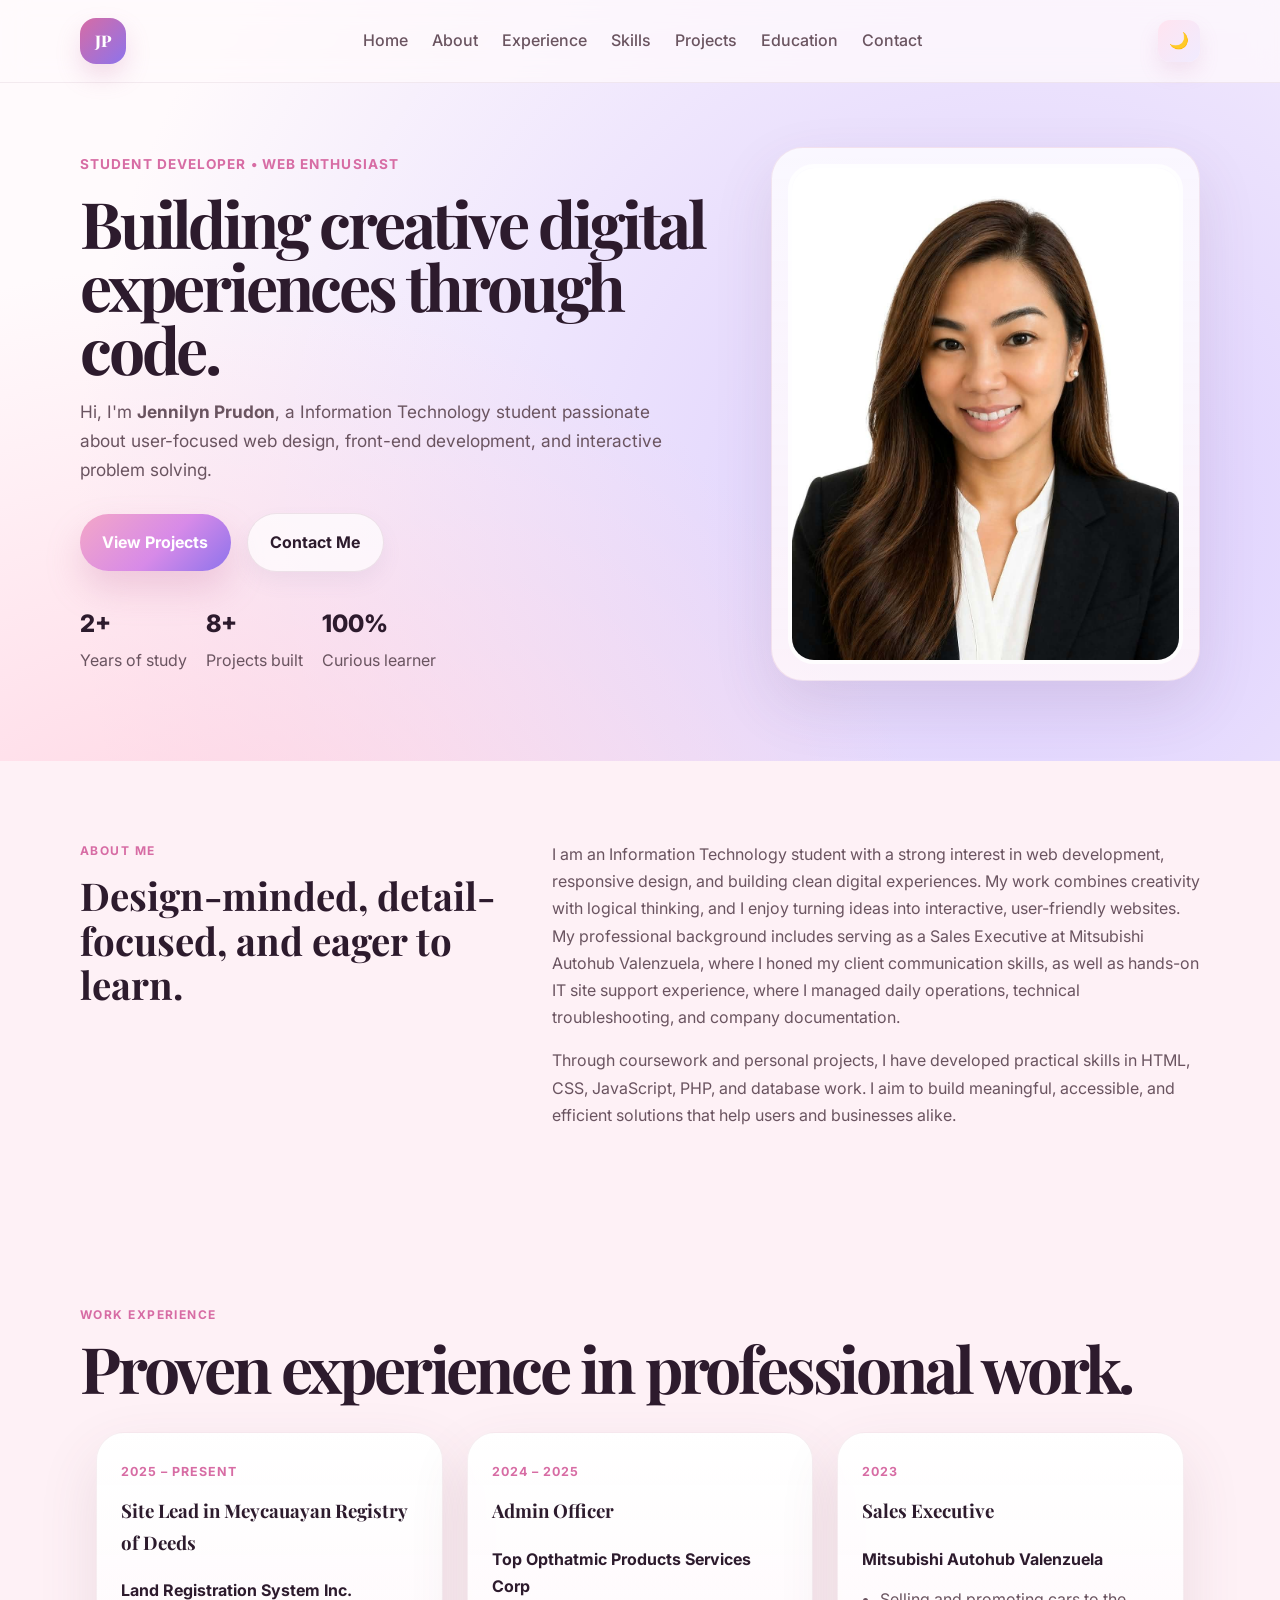
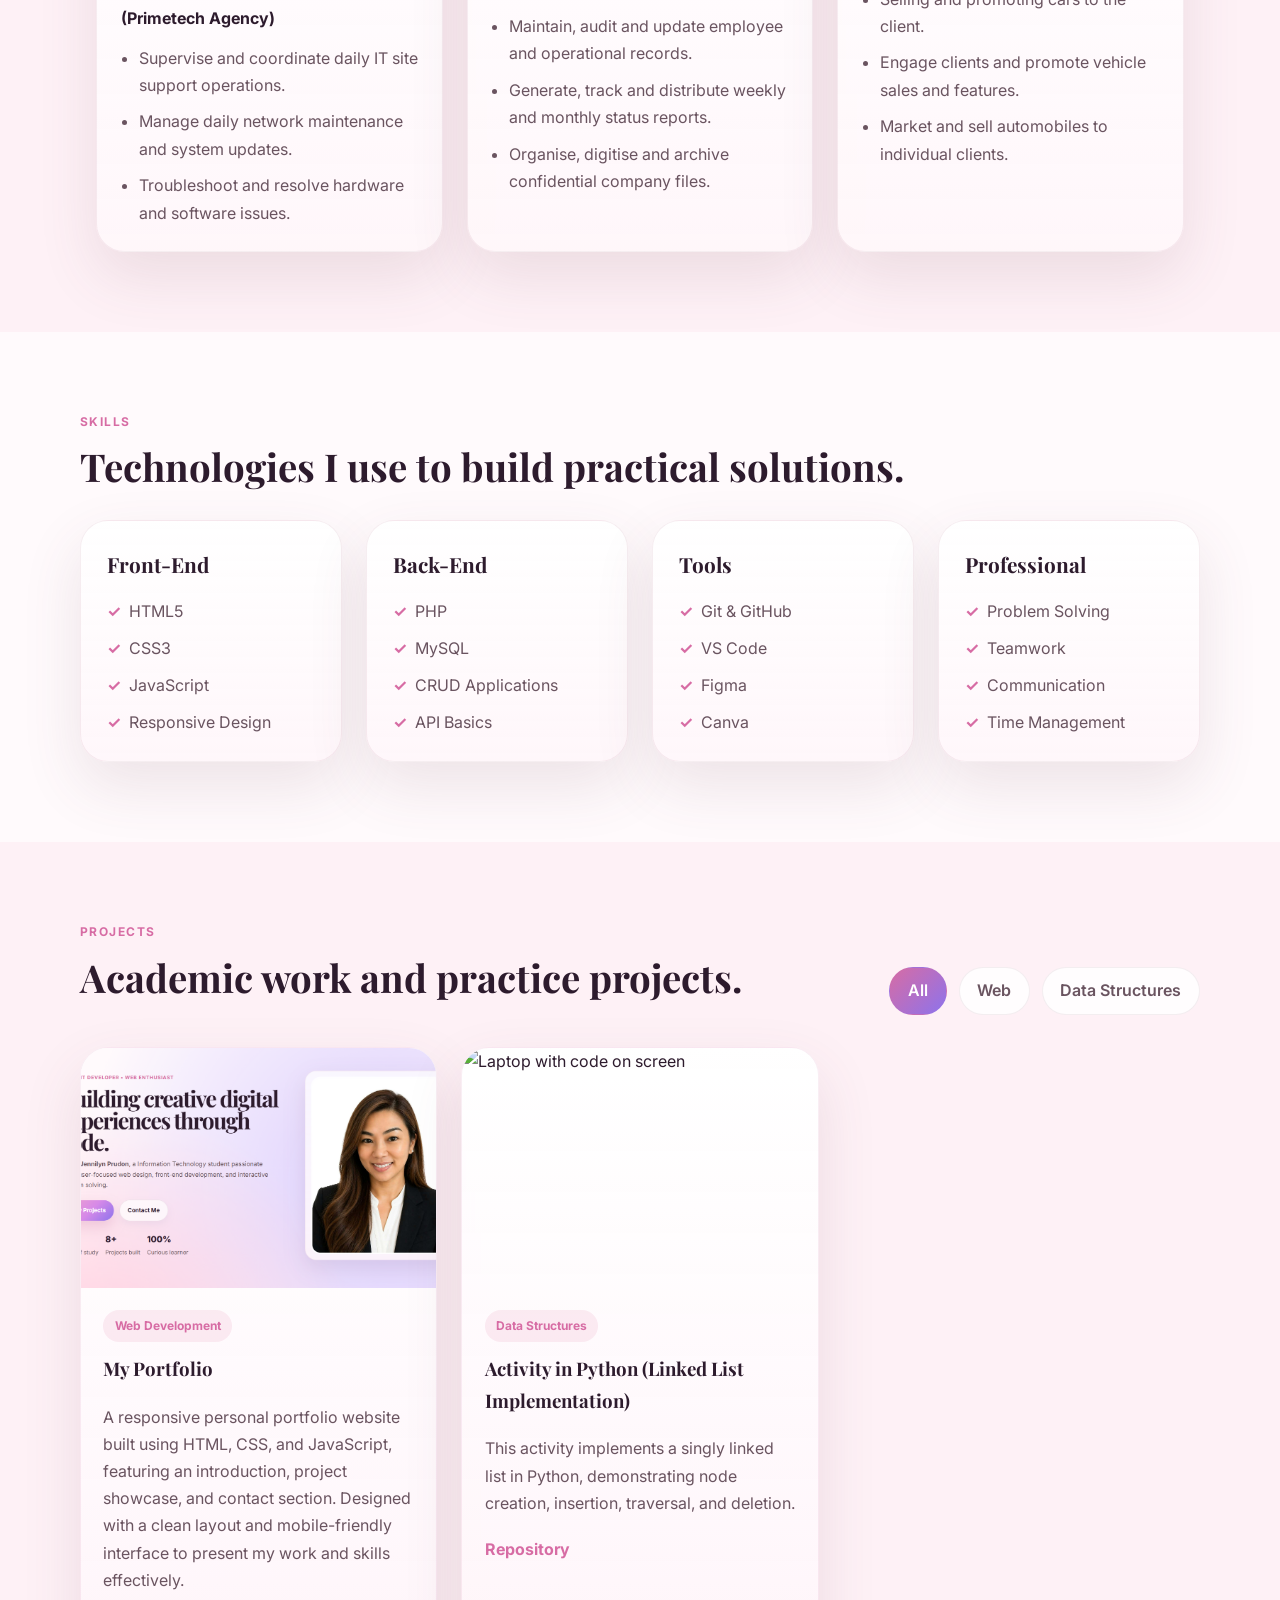
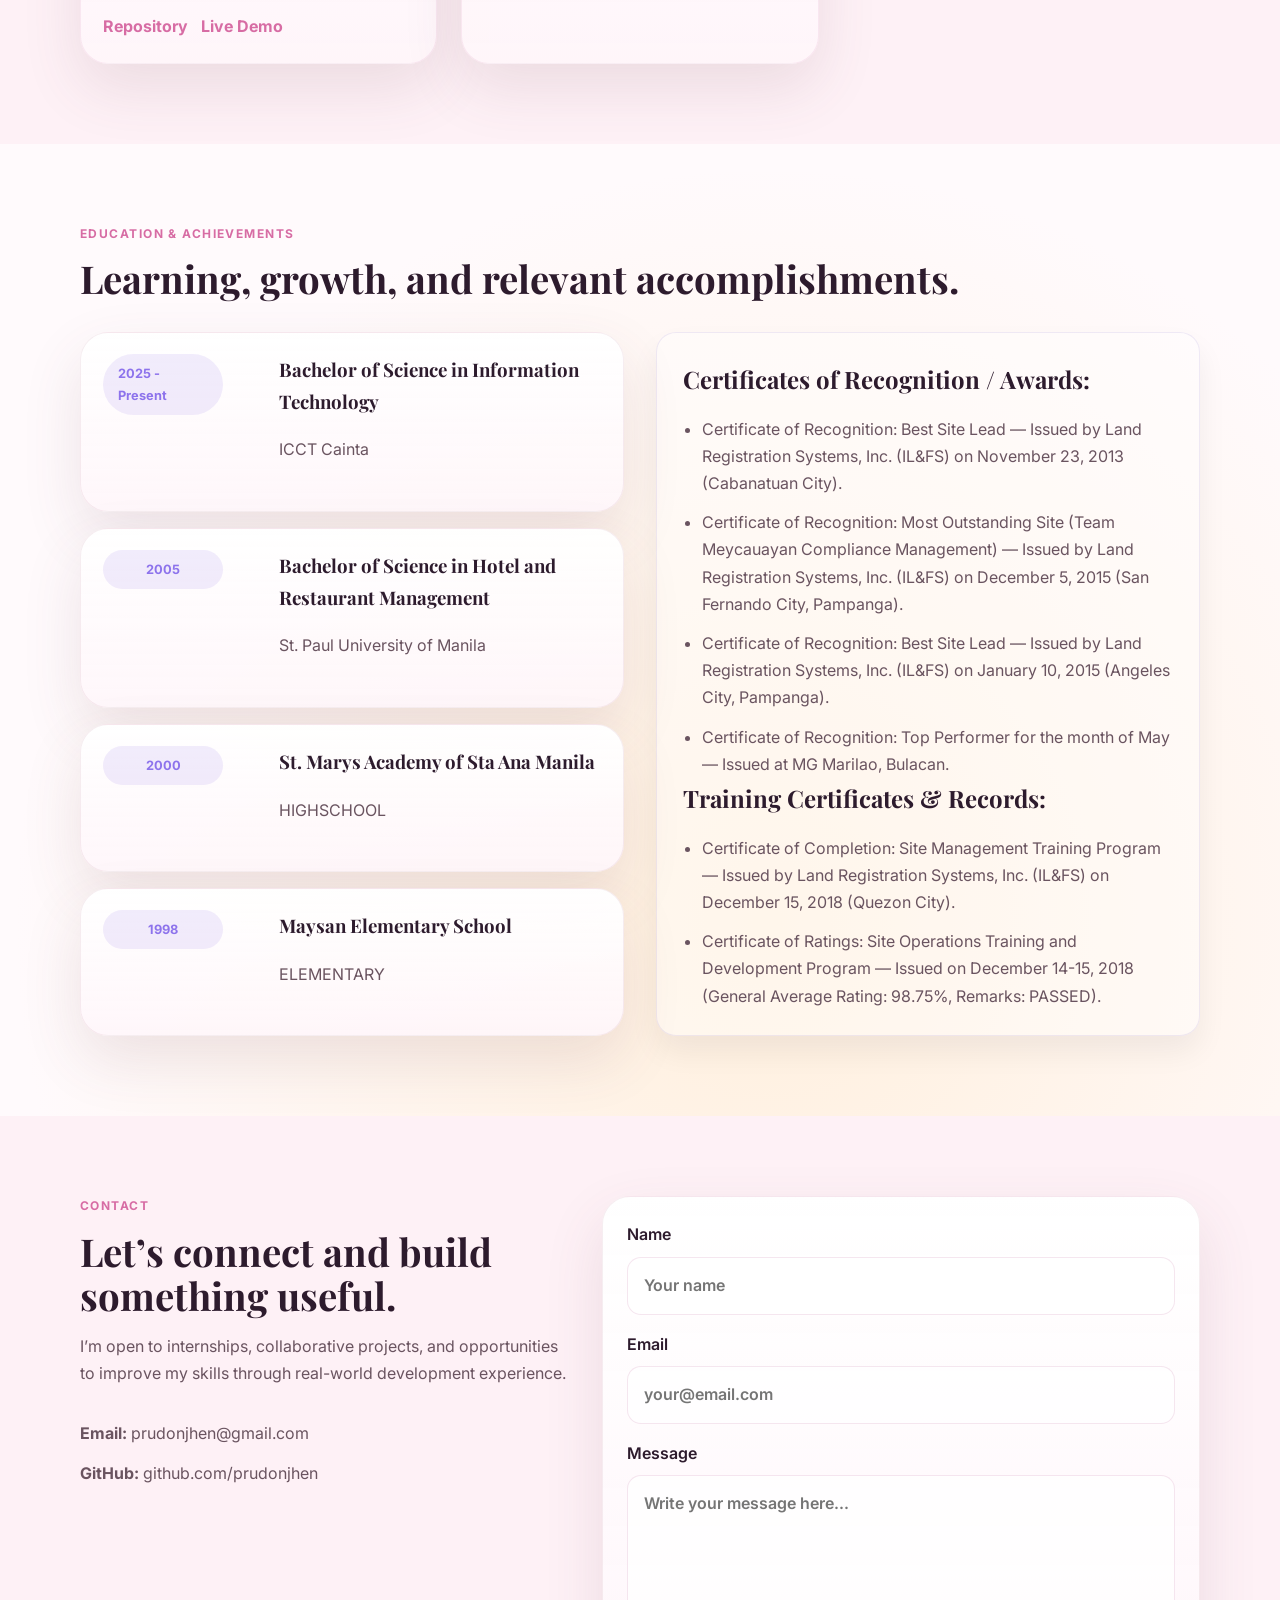
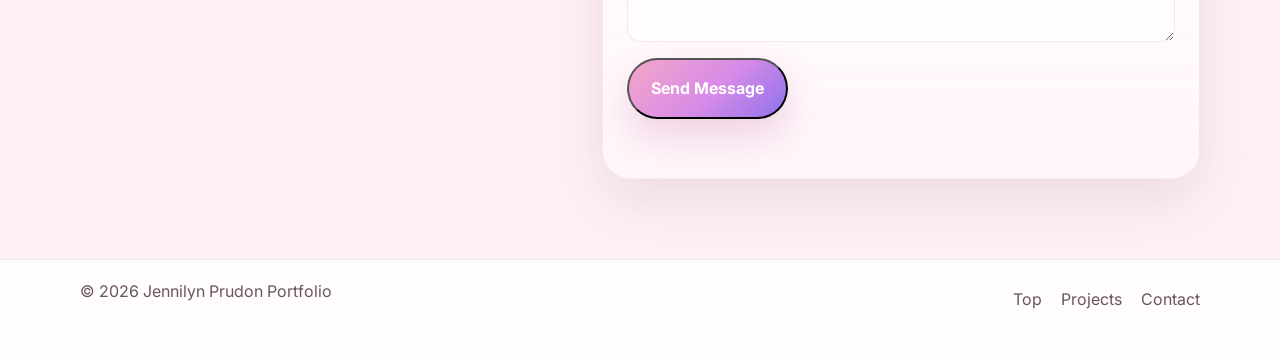
==== commit e0068290: "Add certificates and awards card Co-authored-by: Copilot <223556219+Copilot@users.noreply.github.com" ====
--- a/index.html
+++ b/index.html
@@ -215,7 +215,7 @@
                 </p>
                 <div class="project-links">
                   <a href="https://github.com/prudonjhen/my_portfolio.git" target="_blank" rel="noreferrer">Repository</a>
-                  <a href="https://prudonjhen.github.io/my_portfolio/" target="_blank" rel="noreferrer">Live Demo</a>
+                  <a href="https://my-portfolio-jen.vercel.app/" target="_blank" rel="noreferrer">Live Demo</a>
                 </div>
               </div>
             </article>
@@ -282,6 +282,24 @@
                 </div>
               </div>
             </div>
+
+            <aside class="achievements">
+              <h3>Certificates of Recognition / Awards:</h3>
+              <ul>
+                <li>Certificate of Recognition: Best Site Lead — Issued by Land Registration Systems, Inc. (IL&FS) on November 23, 2013 (Cabanatuan City).</li>
+                <li>Certificate of Recognition: Most Outstanding Site (Team Meycauayan Compliance Management) — Issued by Land Registration Systems, Inc. (IL&FS) on December 5, 2015 (San Fernando City, Pampanga).</li>
+                <li>Certificate of Recognition: Best Site Lead — Issued by Land Registration Systems, Inc. (IL&FS) on January 10, 2015 (Angeles City, Pampanga).</li>
+                <li>Certificate of Recognition: Top Performer for the month of May — Issued at MG Marilao, Bulacan.</li>
+              </ul>
+
+              <h3 class="sub-award-title">Training Certificates & Records:</h3>
+              <ul>
+                <li>Certificate of Completion: Site Management Training Program — Issued by Land Registration Systems, Inc. (IL&FS) on December 15, 2018 (Quezon City).</li>
+                <li>Certificate of Ratings: Site Operations Training and Development Program — Issued on December 14-15, 2018 (General Average Rating: 98.75%, Remarks: PASSED).</li>
+              </ul>
+            </aside>
+          </div>
+        </div>
       </section>
 
       <section id="contact" class="section contact-section alt-bg">
--- a/styles.css
+++ b/styles.css
@@ -684,6 +684,21 @@
 
 .achievements {
   padding: 1.6rem;
+  border-radius: 1.25rem;
+  background: rgba(255, 255, 255, 0.42);
+  border: 1px solid rgba(123, 97, 194, 0.12);
+  box-shadow: 0 16px 30px rgba(17, 24, 39, 0.06);
+}
+
+.achievements h3 {
+  margin: 0;
+  color: var(--text);
+  font-size: 1.5rem;
+}
+
+.sub-award-title {
+  margin-top: 1.5rem;
+  font-size: 1.2rem;
 }
 
 .achievements ul {
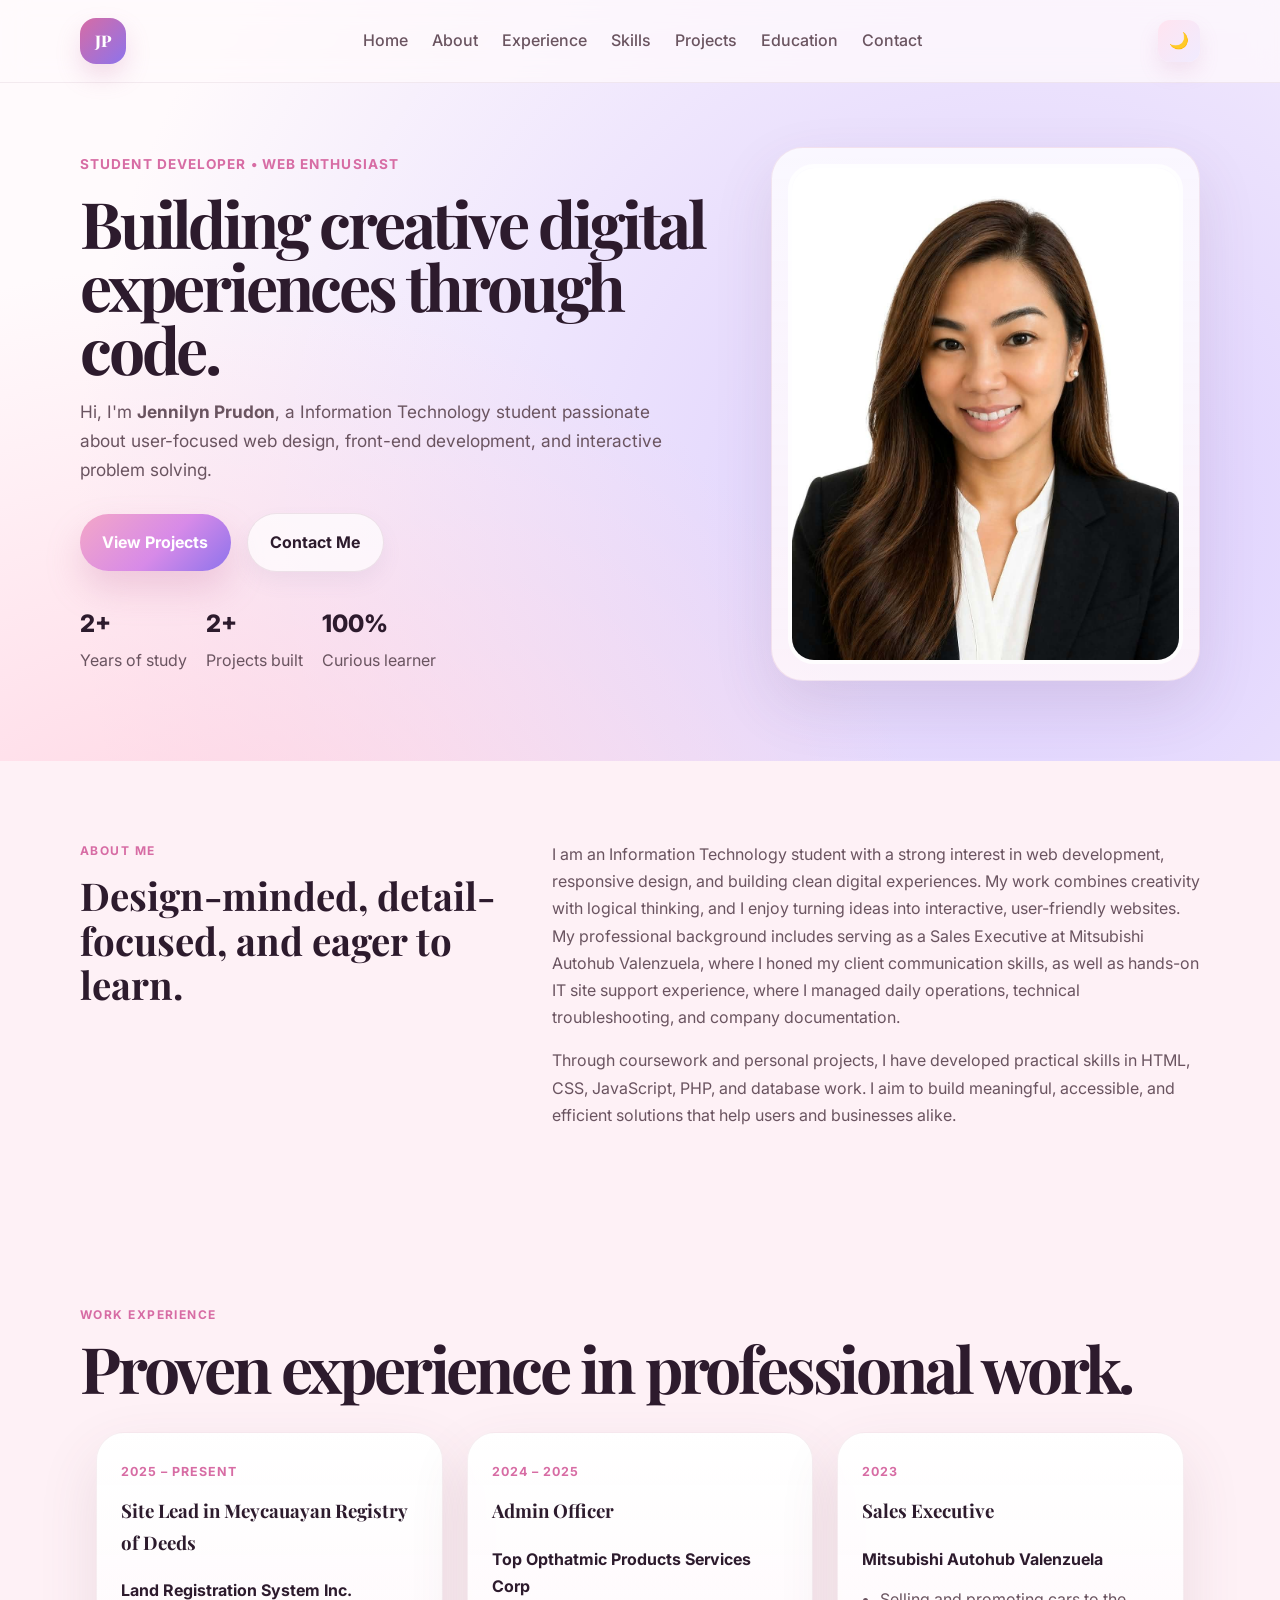
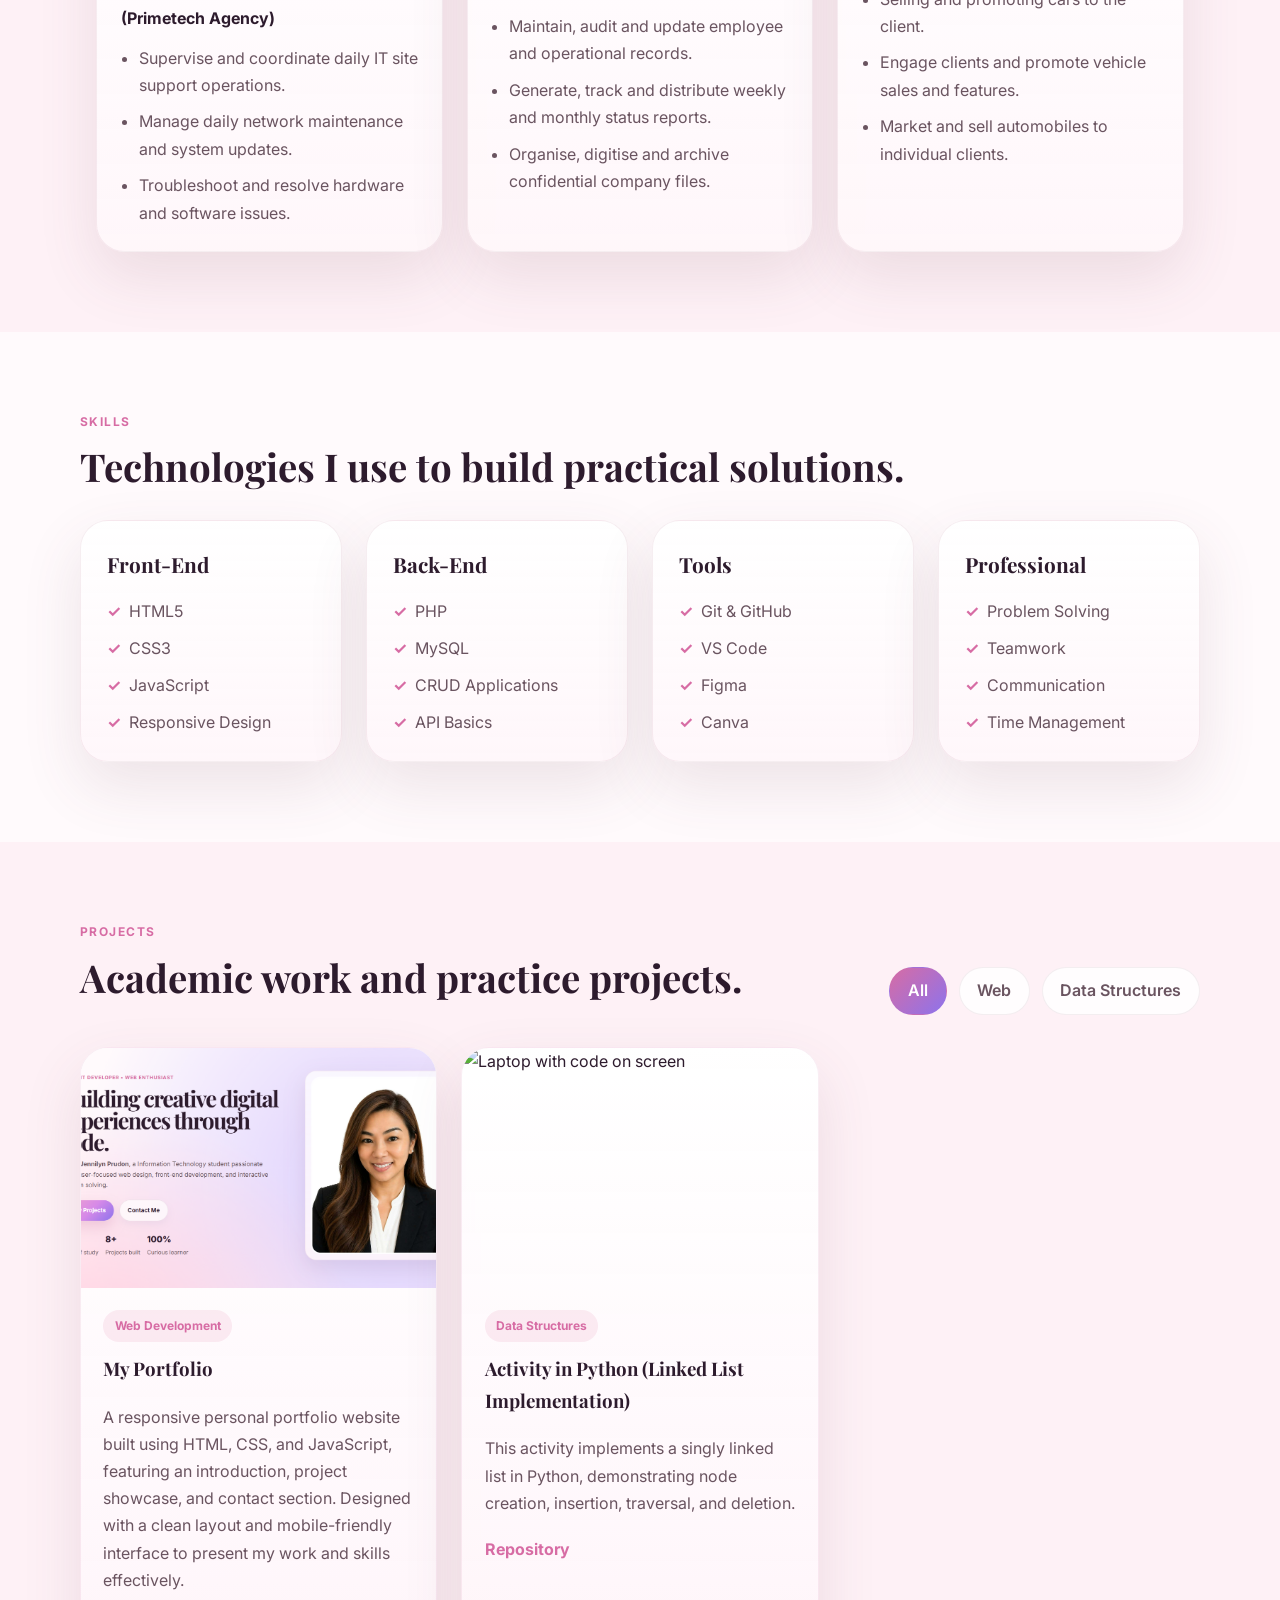
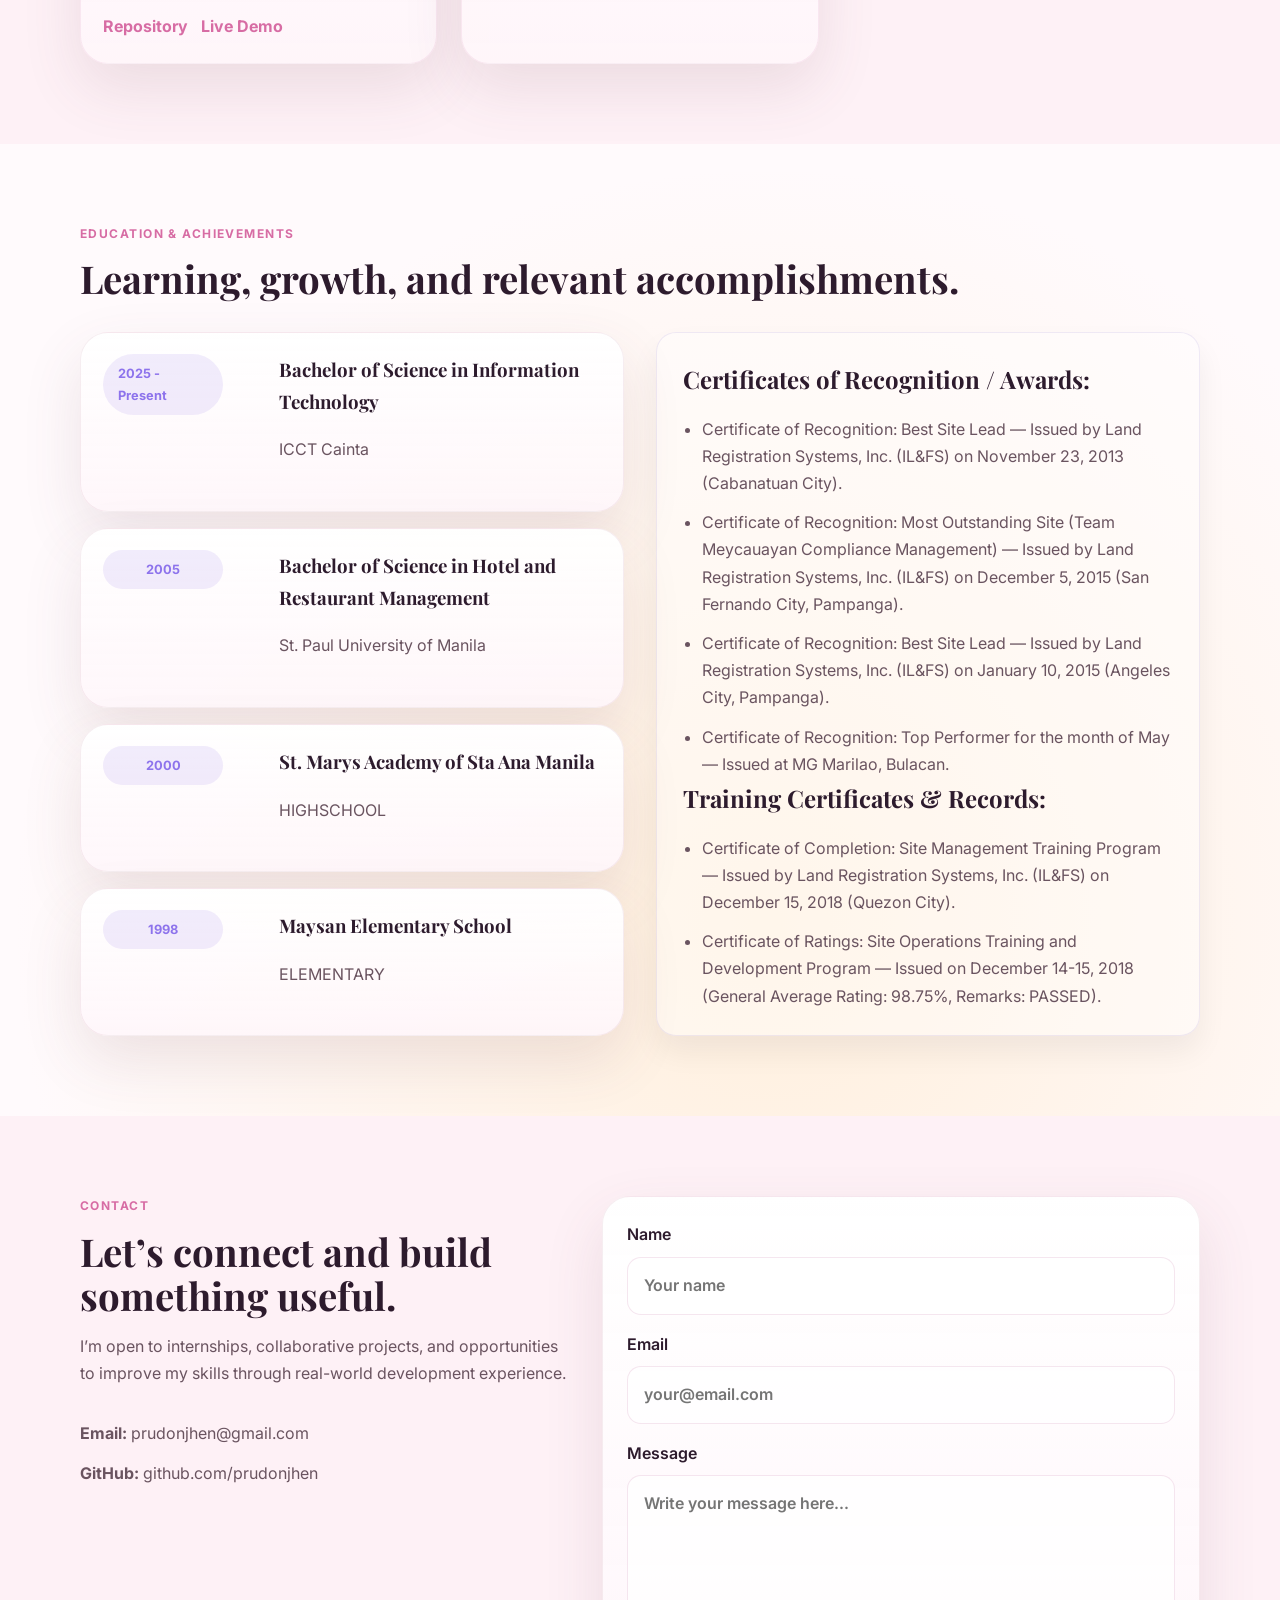
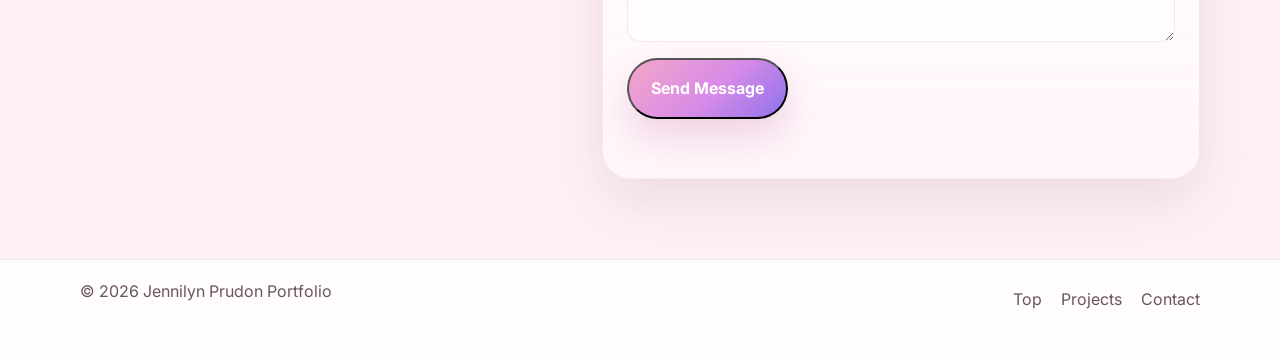
==== commit 22b860e2: "Add certification and awards card Co-authored-by: Copilot <223556219+Copilot@users.noreply.github.co" ====
--- a/index.html
+++ b/index.html
@@ -54,7 +54,7 @@
             </div>
             <ul class="quick-facts" aria-label="Quick facts about Jennilyn">
               <li><span data-target="2" data-suffix="+">0</span>Years of study</li>
-              <li><span data-target="8" data-suffix="+">0</span>Projects built</li>
+              <li><span data-target="2" data-suffix="+">0</span>Projects built</li>
               <li><span data-target="100" data-suffix="%">0</span>Curious learner</li>
             </ul>
           </div>
